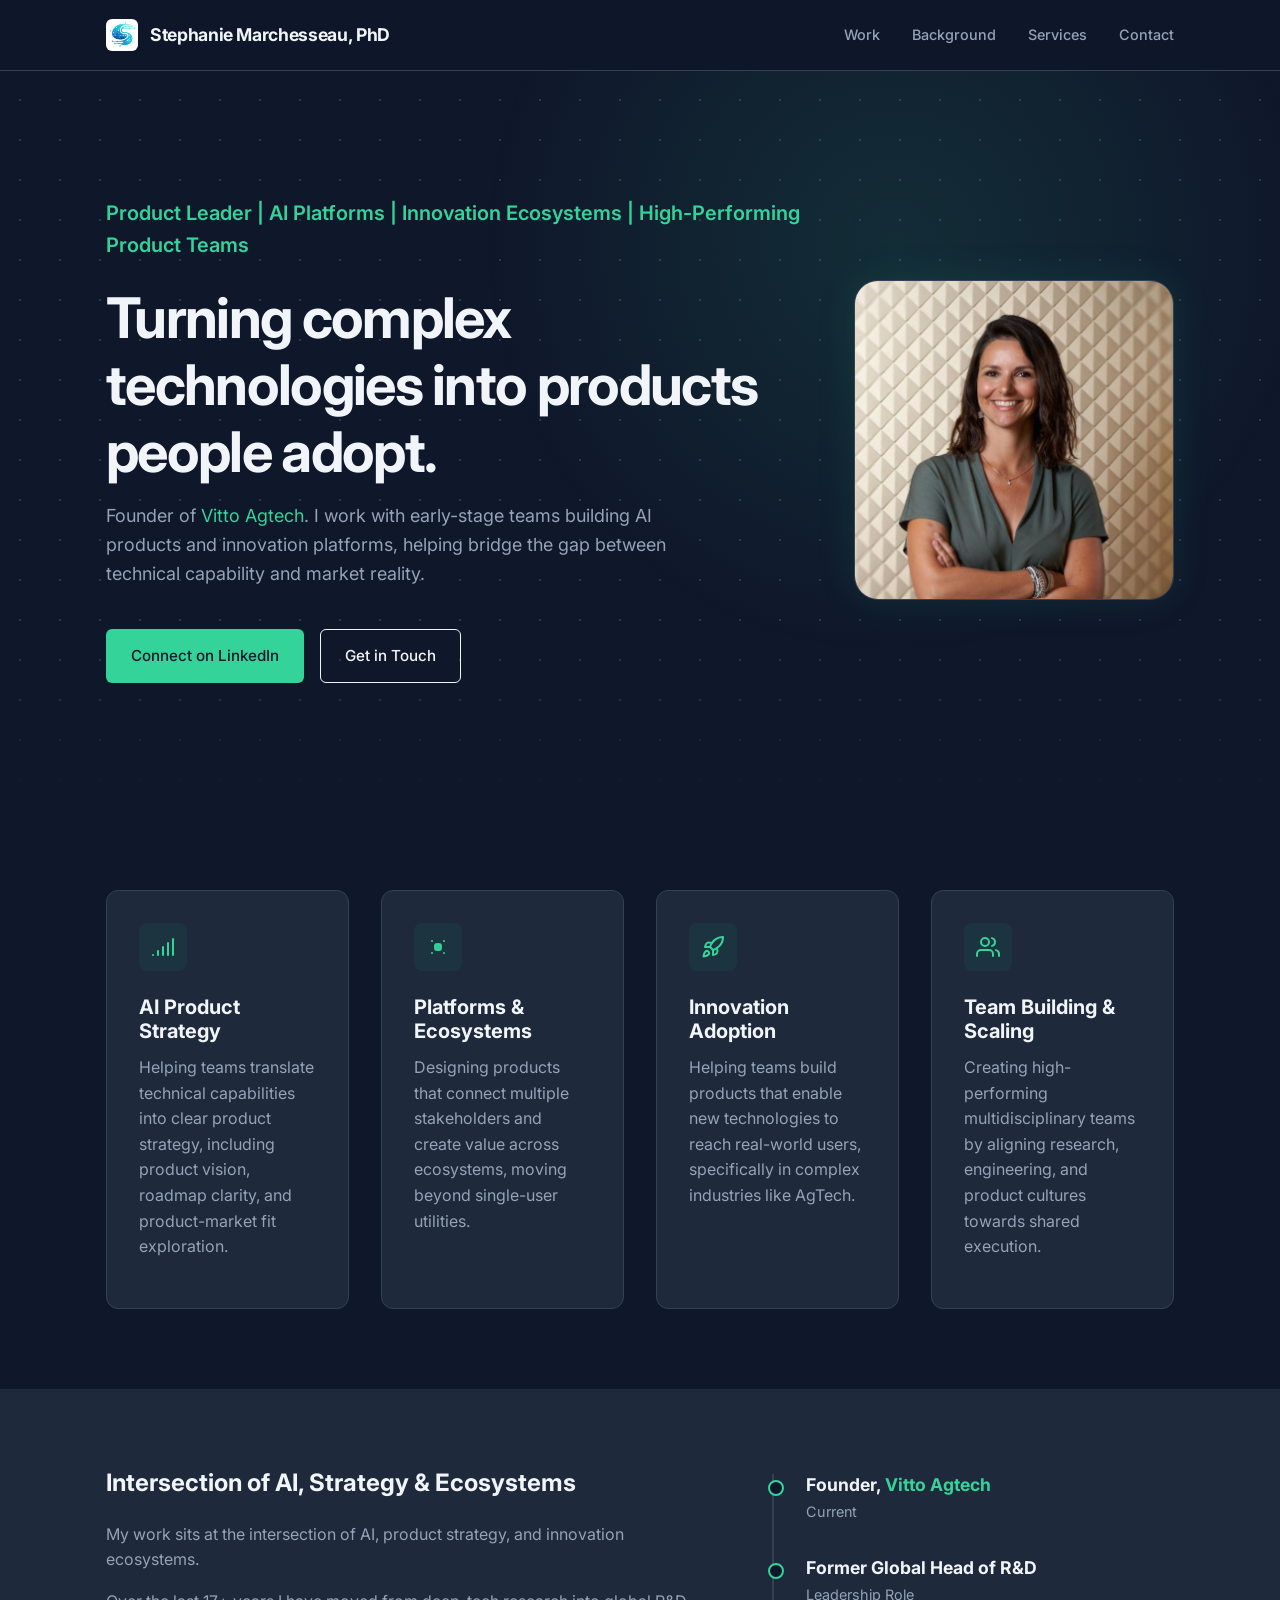
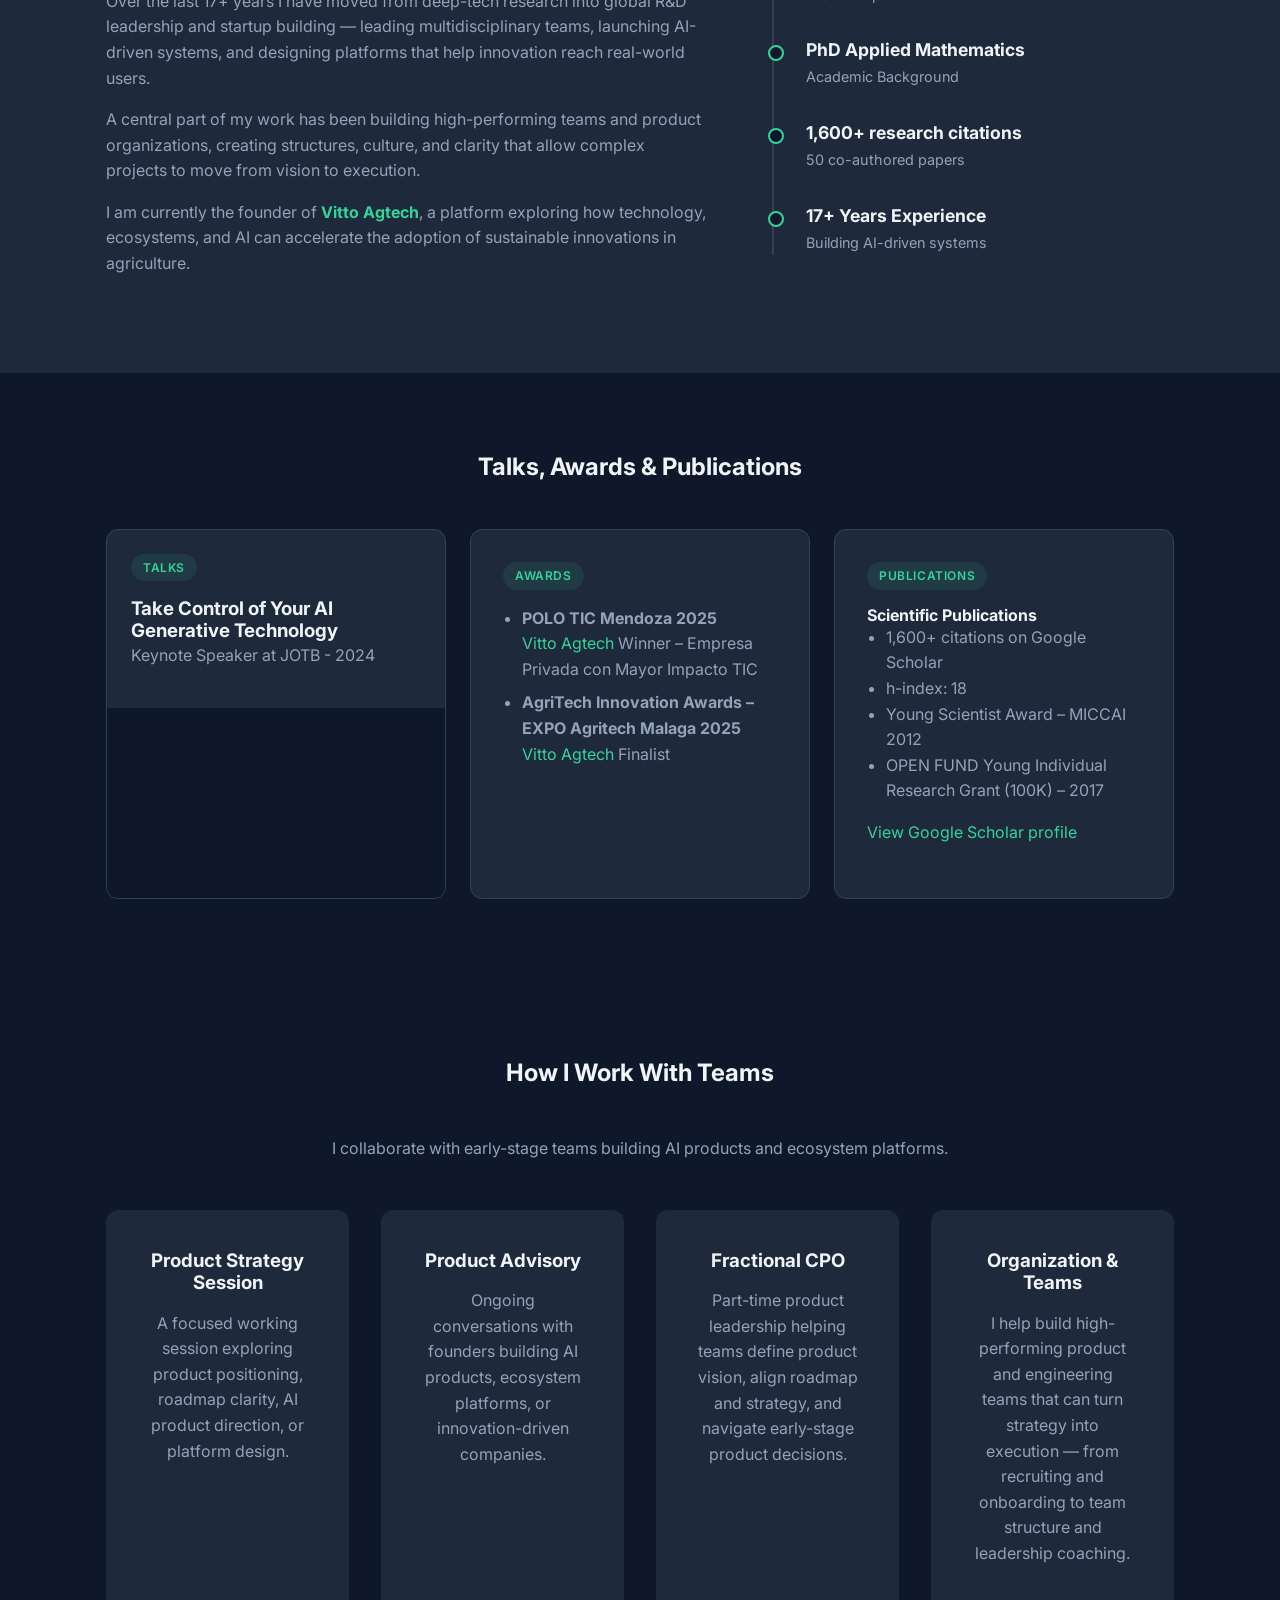
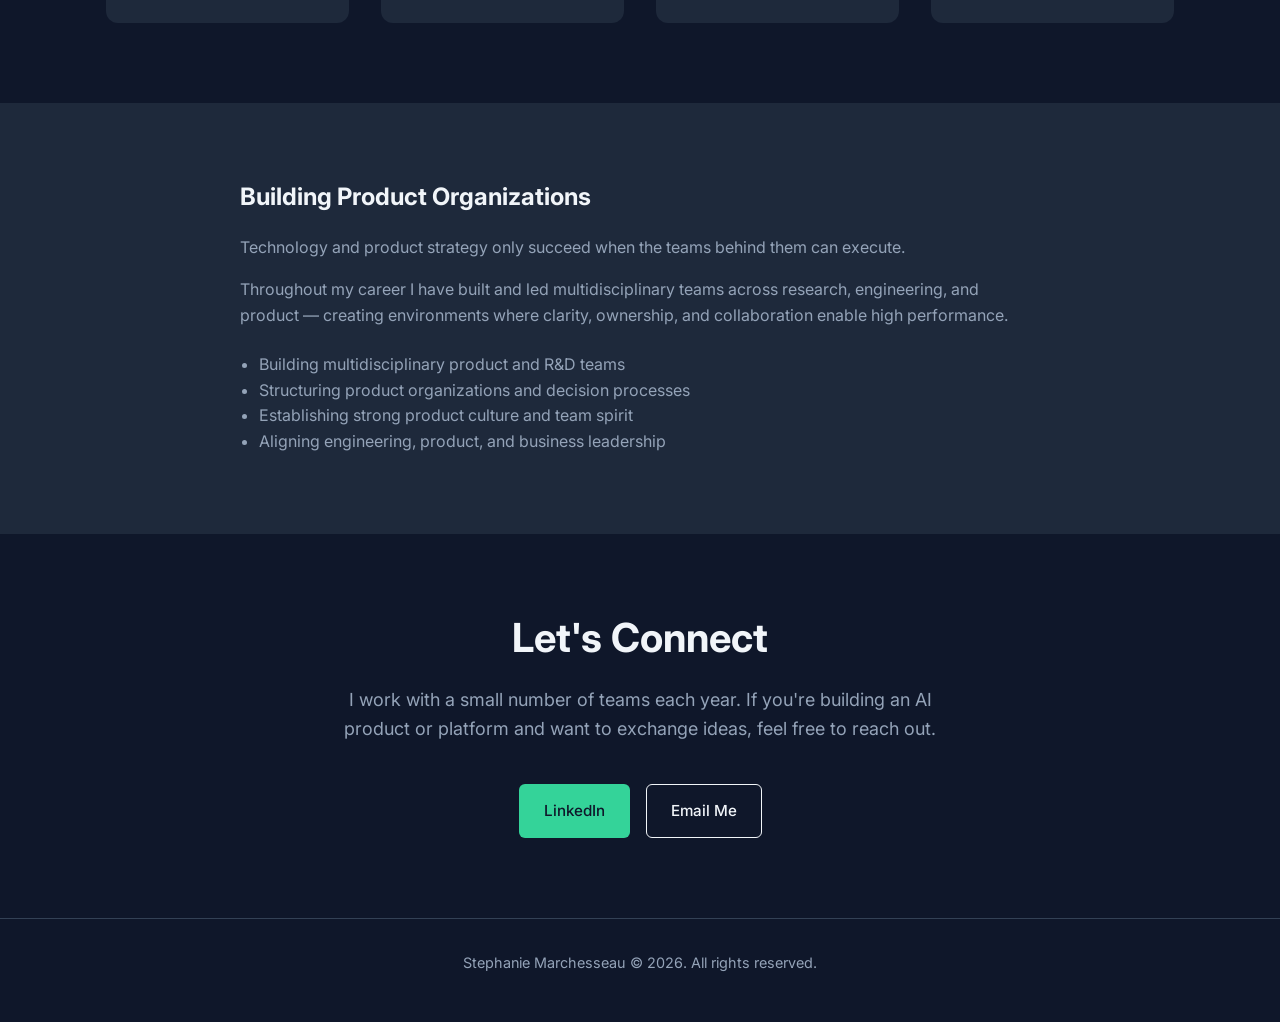
==== index.html @ 895461bd "GA" ====
<!DOCTYPE html>
<html lang="en">
<head>
<!-- Google tag (gtag.js) -->
<script async src="https://www.googletagmanager.com/gtag/js?id=G-QK358FMQ6Q"></script>
<script>
  window.dataLayer = window.dataLayer || [];
  function gtag(){dataLayer.push(arguments);}
  gtag('js', new Date());

  gtag('config', 'G-QK358FMQ6Q');
</script>
    <meta charset="UTF-8">
    <meta name="viewport" content="width=device-width, initial-scale=1.0">
    <title>Stephanie Marchesseau | Product Leader & Founder</title>
    <meta name="description" content="Product Leader, Founder of Vitto Agtech, and Advisor on AI Platforms and Innovation Ecosystems.">
    <meta name="author" content="Stephanie Marchesseau">
    <meta name="robots" content="index, follow">

    <!-- Open Graph / Facebook -->
    <meta property="og:type" content="website">
    <meta property="og:url" content="https://stephaniemarchesseau.com/">
    <meta property="og:title" content="Stephanie Marchesseau | Product Leader & Founder">
    <meta property="og:description" content="Product Leader, Founder of Vitto Agtech, and Advisor on AI Platforms and Innovation Ecosystems.">
    <meta property="og:image" content="https://stephaniemarchesseau/assets/img/image.png">

    <!-- Twitter -->
    <meta property="twitter:card" content="summary_large_image">
    <meta property="twitter:url" content="https://stephaniemarchesseau.com/">
    <meta property="twitter:title" content="Stephanie Marchesseau | Product Leader & Founder">
    <meta property="twitter:description" content="Product Leader, Founder of Vitto Agtech, and Advisor on AI Platforms and Innovation Ecosystems.">
    <meta property="twitter:image" content="https://stephaniemarchesseau/assets/img/image.png">

    <!-- Canonical Link -->
    <link rel="canonical" href="https://stephaniemarchesseau.com/">

    <!-- Favicon -->
    <link rel="icon" type="image/png" href="assets/img/favicon.png?v=2">
    <link rel="shortcut icon" href="assets/img/favicon.png?v=2">

    <!-- Schema.org Structured Data -->
    <script type="application/ld+json">
    {
      "@context": "https://schema.org",
      "@type": "Person",
      "name": "Stephanie Marchesseau",
      "jobTitle": "Product Leader & Founder",
      "url": "https://stephaniemarchesseau.com/",
      "image": "https://stephaniemarchesseau.com/assets/img/image.png",
      "sameAs": [
        "https://www.linkedin.com/in/stephanie-marchesseau-51862752/",
        "https://scholar.google.fr/citations?hl=en&user=n8tePfEAAAAJ"
      ],
      "worksFor": {
        "@type": "Organization",
        "name": "Vitto Agtech"
      }
    }
    </script>
    
    <!-- Google Fonts: Inter -->
    <link rel="preconnect" href="https://fonts.googleapis.com">
    <link rel="preconnect" href="https://fonts.gstatic.com" crossorigin>
    <link href="https://fonts.googleapis.com/css2?family=Inter:wght@300;400;500;600;700&display=swap" rel="stylesheet">

    <link rel="stylesheet" href="style.css">
</head>
<body>
<!-- Google Tag Manager (noscript) -->
<noscript><iframe src="https://www.googletagmanager.com/ns.html?id=GTM-5TTDVG75"
height="0" width="0" style="display:none;visibility:hidden"></iframe></noscript>
<!-- End Google Tag Manager (noscript) -->
    <!-- Navigation -->
    <nav>
        <div class="container nav-container">
            <div class="logo">
                <img src="assets/img/logo.png" alt="Logo">
                Stephanie Marchesseau, PhD
            </div>
            <div class="nav-links">
                <a href="#work">Work</a>
                <a href="#background">Background</a>
                <a href="#services">Services</a>
                <a href="#contact">Contact</a>
            </div>
        </div>
    </nav>

    <!-- Hero Section -->
    <header class="hero" id="hero">
        <div class="hero-bg"></div>
        <div class="container">
            <div class="hero-content fade-in-section">
                <span class="hero-subtitle">Product Leader | AI Platforms | Innovation Ecosystems | High-Performing Product Teams</span>
                <h1>Turning complex technologies into products people adopt.</h1>
                <p class="hero-intro">
                    Founder of <a href="https://vitto-tech.com/" target="_blank" style="color: var(--accent-color);">Vitto Agtech</a>. I work with early-stage teams building AI products and innovation platforms, helping bridge the gap between technical capability and market reality.
                </p>
                <div class="hero-actions">
                    <a href="https://www.linkedin.com/in/stephanie-marchesseau-51862752/" target="_blank" class="btn btn-primary">Connect on LinkedIn</a>
                    <a href="#contact" class="btn btn-outline">Get in Touch</a>
                </div>
            </div>
            <div class="hero-image-wrapper fade-in-section">
                <!-- Placeholder for Profile Picture -->
                <img src="/assets/img/image.png" alt="Stephanie Marchesseau" class="profile-img">
            </div>
        </div>
    </header>

    <!-- What I Work On -->
    <section id="work" class="section-padding">
        <div class="container">
            <div class="grid-4 fade-in-section">
                <!-- Card 1 -->
                <div class="feature-card">
                    <div class="icon-box">
                        <!-- SVG: Strategy -->
                        <svg xmlns="http://www.w3.org/2000/svg" width="24" height="24" viewBox="0 0 24 24" fill="none" stroke="currentColor" stroke-width="2" stroke-linecap="round" stroke-linejoin="round"><path d="M2 20h.01"/><path d="M7 20v-4"/><path d="M12 20v-8"/><path d="M17 20V8"/><path d="M22 4v16"/></svg>
                    </div>
                    <h3>AI Product Strategy</h3>
                    <p>Helping teams translate technical capabilities into clear product strategy, including product vision, roadmap clarity, and product-market fit exploration.</p>
                </div>

                <!-- Card 2 -->
                <div class="feature-card">
                    <div class="icon-box">
                        <!-- SVG: Network/Ecosystem -->
                        <svg xmlns="http://www.w3.org/2000/svg" width="24" height="24" viewBox="0 0 24 24" fill="none" stroke="currentColor" stroke-width="2" stroke-linecap="round" stroke-linejoin="round"><circle cx="12" cy="12" r="3"/><path d="M6 6h.01"/><path d="M6 18h.01"/><path d="M18 6h.01"/><path d="M18 18h.01"/><path d="M14.5 9.5 12 12l-2.5 2.5"/><path d="M14.5 14.5 12 12l-2.5-2.5"/></svg>
                    </div>
                    <h3>Platforms & Ecosystems</h3>
                    <p>Designing products that connect multiple stakeholders and create value across ecosystems, moving beyond single-user utilities.</p>
                </div>

                <!-- Card 3 -->
                <div class="feature-card">
                    <div class="icon-box">
                        <!-- SVG: Adoption/Rocket -->
                        <svg xmlns="http://www.w3.org/2000/svg" width="24" height="24" viewBox="0 0 24 24" fill="none" stroke="currentColor" stroke-width="2" stroke-linecap="round" stroke-linejoin="round"><path d="M4.5 16.5c-1.5 1.26-2 5-2 5s3.74-.5 5-2c.71-.84.7-2.13-.09-2.91a2.18 2.18 0 0 0-2.91-.09z"/><path d="m12 15-3-3a22 22 0 0 1 2-3.95A12.88 12.88 0 0 1 22 2c0 2.72-.78 7.5-6 11a22.35 22.35 0 0 1-4 2z"/><path d="M9 12H4s.55-3.03 2-4c1.62-1.08 5 0 5 0"/><path d="M12 15v5s3.03-.55 4-2c1.08-1.62 0-5 0-5"/></svg>
                    </div>
                    <h3>Innovation Adoption</h3>
                    <p>Helping teams build products that enable new technologies to reach real-world users, specifically in complex industries like AgTech.</p>
                </div>

                <!-- Card 4 -->
                <div class="feature-card">
                    <div class="icon-box">
                        <!-- SVG: Team Building -->
                        <svg xmlns="http://www.w3.org/2000/svg" width="24" height="24" viewBox="0 0 24 24" fill="none" stroke="currentColor" stroke-width="2" stroke-linecap="round" stroke-linejoin="round"><path d="M17 21v-2a4 4 0 0 0-4-4H5a4 4 0 0 0-4 4v2"></path><circle cx="9" cy="7" r="4"></circle><path d="M23 21v-2a4 4 0 0 0-3-3.87"></path><path d="M16 3.13a4 4 0 0 1 0 7.75"></path></svg>
                    </div>
                    <h3>Team Building & Scaling</h3>
                    <p>Creating high-performing multidisciplinary teams by aligning research, engineering, and product cultures towards shared execution.</p>
                </div>
            </div>
        </div>
    </section>

    <!-- Background Section -->
    <section id="background" class="section-padding bg-section">
        <div class="container">
            <div class="split-layout fade-in-section">
                <div class="bio-text">
                    <h2 style="margin-bottom: 1.5rem;">Intersection of AI, Strategy & Ecosystems</h2>
                    <p>My work sits at the intersection of AI, product strategy, and innovation ecosystems.</p>
                    <p>Over the last 17+ years I have moved from deep-tech research into global R&D leadership and startup building — 
leading multidisciplinary teams, launching AI-driven systems, and designing platforms that help innovation 
reach real-world users.</p>
<p>
A central part of my work has been building high-performing teams and product organizations,
creating structures, culture, and clarity that allow complex projects to move from vision to execution.
</p>
                    <p>I am currently the founder of <a href="https://vitto-tech.com/" target="_blank" style="color: var(--accent-color);"><strong>Vitto Agtech</strong></a>, a platform exploring how technology, ecosystems, and AI can accelerate the adoption of sustainable innovations in agriculture.</p>
                </div>
                <div class="bio-timeline">
                    <ul class="timeline-list">
                        <li class="timeline-item">
                            <h4>Founder, <a href="https://vitto-tech.com/" target="_blank" style="color: var(--accent-color);">Vitto Agtech</a></h4>
                            <span>Current</span>
                        </li>
                        <li class="timeline-item">
                            <h4>Former Global Head of R&D</h4>
                            <span>Leadership Role</span>
                        </li>
                        <li class="timeline-item">
                            <h4>PhD Applied Mathematics</h4>
                            <span>Academic Background</span>
                        </li>
                        <li class="timeline-item">
                            <h4>1,600+ research citations</h4>
                            <span>50 co-authored papers</span>
                        </li>
                        <li class="timeline-item">
                            <h4>17+ Years Experience</h4>
                            <span>Building AI-driven systems</span>
                        </li>
                    </ul>
                </div>
            </div>
        </div>
    </section>

    <!-- Talks, Awards & Publications -->
    <section id="recognition" class="section-padding">
        <div class="container">
            <h2 style="text-align: center; margin-bottom: 3rem;">Talks, Awards & Publications</h2>
            <div class="recognition-grid fade-in-section">
                <!-- Item 1 -->
                <div class="talk-card">
                    
                    <div class="talk-content">
                        <div class="recognition-header">
                            <span class="recognition-type">Talks</span>
                        </div>
                        <h3>Take Control of Your AI Generative Technology</h3>
                        <p>Keynote Speaker at JOTB - 2024</p>
                    </div>
                   <div class="talk-thumbnail">
                        <iframe src="https://www.youtube.com/embed/OI6Zb7PWCFo" title="Take control of your generative AI technology to boost your productivity -Stéphanie Marchesseau" allow="accelerometer; autoplay; clipboard-write; encrypted-media; gyroscope; picture-in-picture; web-share" referrerpolicy="strict-origin-when-cross-origin" allowfullscreen></iframe>
                    </div>
                    
                </div>

                <!-- Item 2 -->
                <div class="recognition-card">
                    <div class="recognition-header">
                        <span class="recognition-type">Awards</span>
                    </div>
                    <ul style="padding-left: 1.2rem; margin-bottom: 1rem; color: var(--text-muted);">
                        <li style="margin-bottom: 0.5rem;">
                            <strong>POLO TIC Mendoza 2025</strong><br>
                            <a href="https://vitto-tech.com/" target="_blank" style="color: var(--accent-color);">Vitto Agtech</a>
                            Winner – Empresa Privada con Mayor Impacto TIC
                        </li>

                        <li>
                            <strong>AgriTech Innovation Awards – EXPO Agritech Malaga 2025</strong><br>
                            <a href="https://vitto-tech.com/" target="_blank" style="color: var(--accent-color);">Vitto Agtech</a> Finalist
                        </li>
                    </ul>
                </div>

                <!-- Item 3 -->
                <a href="https://scholar.google.fr/citations?hl=en&user=n8tePfEAAAAJ&view_op=list_works&sortby=pubdate" class="recognition-card" target="_blank">
                    <div class="recognition-header">
                        <span class="recognition-type">Publications</span>
                    </div>
                    <h4>Scientific Publications</h4>
                    <ul style="padding-left: 1.2rem; margin-bottom: 1rem; color: var(--text-muted);">
                        <li>1,600+ citations on Google Scholar</li>
                        <li>h-index: 18</li>
                        <li>Young Scientist Award – MICCAI 2012</li>
                        <li>OPEN FUND Young Individual Research Grant (100K) – 2017</li>
                    </ul>
                    <p style="color: var(--accent-color);">View Google Scholar profile</p>
                </a>
            </div>
        </div>
    </section>

    <!-- How I Work With Teams -->
    <section id="services" class="section-padding">
        <div class="container">
            <h2 style="text-align: center; margin-bottom: 3rem;">How I Work With Teams</h2>
            <p class="positioning" style="text-align: center; max-width: 700px; margin: 0 auto 3rem;">
                I collaborate with early-stage teams building AI products and ecosystem platforms.
            </p>
            <div class="grid-4 fade-in-section">
                <div class="service-card">
                    <h3>Product Strategy Session</h3>
<p>
A focused working session exploring product positioning, roadmap clarity,
AI product direction, or platform design.
</p>
                </div>
                <div class="service-card">
                    <h3>Product Advisory</h3>
<p>
Ongoing conversations with founders building AI products, ecosystem platforms,
or innovation-driven companies.
</p>                </div>
                <div class="service-card">
                    <h3>Fractional CPO</h3>
<p>
Part-time product leadership helping teams define product vision,
align roadmap and strategy, and navigate early-stage product decisions.
</p>                </div>

                <div class="service-card">

<h3>Organization & Teams</h3>

<p>
I help build high-performing product and engineering teams that can turn strategy into execution — from recruiting and onboarding to team structure and leadership coaching.    </p>

  </div>
            </div>
        </div>
    </section>

    <section id="leadership" class="section-padding bg-section">
        <div class="container">
            <div class="fade-in-section" style="max-width: 800px; margin: 0 auto;">
                <h2 style="margin-bottom: 1.5rem;">Building Product Organizations</h2>
                
                <p>Technology and product strategy only succeed when the teams behind them can execute.</p>
                
                <p>Throughout my career I have built and led multidisciplinary teams across research, engineering, and product — creating environments where clarity, ownership, and collaboration enable high performance.</p>
                
                <ul style="padding-left: 1.2rem; margin-top: 1.5rem; color: var(--text-muted);">
                    <li>Building multidisciplinary product and R&D teams</li>
                    <li>Structuring product organizations and decision processes</li>
                    <li>Establishing strong product culture and team spirit</li>
                    <li>Aligning engineering, product, and business leadership</li>
                </ul>
            </div>
        </div>
    </section>

    <!-- Contact Section -->
    <section id="contact" class="section-padding">
        <div class="container">
            <div class="contact-section fade-in-section">
                <h2>Let's Connect</h2>
                <p>I work with a small number of teams each year. If you're building an AI product or platform and want to exchange ideas, feel free to reach out.</p>
                <div class="hero-actions" style="justify-content: center;">
                    <a href="https://www.linkedin.com/in/stephanie-marchesseau-51862752/" class="btn btn-primary">LinkedIn</a>
                    <a href="mailto:marchesseau.stephanie@gmail.com" class="btn btn-outline">Email Me</a>
                </div>
            </div>
        </div>
    </section>

    <!-- Footer -->
    <footer>
        <div class="container">
            <p>Stephanie Marchesseau &copy; <span id="year"></span>. All rights reserved.</p>
        </div>
    </footer>

    <!-- Scripts -->
    <script>
        // Dynamic Year
        document.getElementById('year').textContent = new Date().getFullYear();

        // Intersection Observer for Fade-in Animation
        const observerOptions = {
            root: null,
            rootMargin: '0px',
            threshold: 0.1
        };

        const observer = new IntersectionObserver((entries, observer) => {
            entries.forEach(entry => {
                if (entry.isIntersecting) {
                    entry.target.classList.add('is-visible');
                    observer.unobserve(entry.target); // Only animate once
                }
            });
        }, observerOptions);

        document.querySelectorAll('.fade-in-section').forEach(section => {
            observer.observe(section);
        });
    </script>
</body>
</html>
---- style.css ----
/* --- CSS VARIABLES & RESET --- */
:root {
    --bg-color: #0f172a; /* Dark Slate */
    --bg-secondary: #1e293b; /* Lighter Slate */
    --text-main: #f1f5f9; /* Off-white */
    --text-muted: #94a3b8; /* Slate 400 */
    --accent-color: #34d399; /* Emerald 400 */
    --accent-hover: #10b981;
    --border-color: #334155;
    --max-width: 1100px;
    --transition: all 0.3s ease;
}

* {
    box-sizing: border-box;
    margin: 0;
    padding: 0;
}

html {
    scroll-behavior: smooth;
    font-size: 16px;
}

body {
    font-family: 'Inter', sans-serif;
    background-color: var(--bg-color);
    color: var(--text-main);
    line-height: 1.6;
    -webkit-font-smoothing: antialiased;
}

/* --- UTILITIES --- */
.container {
    width: 90%;
    max-width: var(--max-width);
    margin: 0 auto;
    padding: 0 1rem;
}

h1, h2, h3, h4 {
    color: var(--text-main);
    font-weight: 700;
    line-height: 1.2;
}

p {
    color: var(--text-muted);
    margin-bottom: 1rem;
}

a {
    text-decoration: none;
    color: inherit;
    transition: var(--transition);
}

.section-padding {
    padding: 5rem 0;
}

/* --- BUTTONS --- */
.btn {
    display: inline-block;
    padding: 0.875rem 1.5rem;
    border-radius: 6px;
    font-weight: 500;
    font-size: 0.95rem;
    cursor: pointer;
    transition: var(--transition);
    border: 1px solid transparent;
}

.btn-primary {
    background-color: var(--accent-color);
    color: var(--bg-color);
}

.btn-primary:hover {
    background-color: var(--accent-hover);
    transform: translateY(-2px);
}

.btn-outline {
    background-color: transparent;
    border-color: var(--text-main);
    color: var(--text-main);
}

.btn-outline:hover {
    border-color: var(--accent-color);
    color: var(--accent-color);
    background-color: rgba(5, 150, 105, 0.05);
}

/* --- NAVIGATION --- */
nav {
    position: fixed;
    top: 0;
    width: 100%;
    background: rgba(15, 23, 42, 0.9);
    backdrop-filter: blur(10px);
    z-index: 1000;
    border-bottom: 1px solid var(--border-color);
}

.nav-container {
    display: flex;
    justify-content: space-between;
    align-items: center;
    height: 70px;
}

.logo {
    display: flex;
    align-items: center;
    gap: 0.75rem;
    font-weight: 700;
    font-size: 1.1rem;
    letter-spacing: -0.02em;
    color: var(--text-main);
}

.logo img {
    height: 32px;
    width: auto;
    border-radius: 6px;
}

.nav-links {
    display: flex;
    gap: 2rem;
}

.nav-links a {
    font-size: 0.9rem;
    font-weight: 500;
    color: var(--text-muted);
}

.nav-links a:hover {
    color: var(--accent-color);
}

/* --- HERO SECTION --- */
.hero {
    min-height: 90vh;
    display: flex;
    align-items: center;
    position: relative;
    overflow: hidden;
    padding-top: 70px; /* Offset for fixed nav */
}

.hero .container {
    display: flex;
    align-items: center;
    justify-content: space-between;
    gap: 3rem;
}

/* Subtle Network Background Pattern */
.hero-bg {
    position: absolute;
    top: 0;
    left: 0;
    width: 100%;
    height: 100%;
    z-index: -1;
    background-image: 
        radial-gradient(circle at 70% 30%, rgba(52, 211, 153, 0.15) 0%, transparent 40%),
        radial-gradient(var(--border-color) 1px, transparent 1px);
    background-size: 100% 100%, 40px 40px;
    opacity: 0.8;
    mask-image: linear-gradient(to bottom, black 80%, transparent 100%);
    -webkit-mask-image: linear-gradient(to bottom, black 80%, transparent 100%);
}

.hero-content {
    max-width: 700px;
}

.hero h1 {
    font-size: 3.5rem;
    letter-spacing: -0.03em;
    margin-bottom: 1rem;
}

.hero-subtitle {
    font-size: 1.25rem;
    color: var(--accent-color);
    font-weight: 600;
    margin-bottom: 1.5rem;
    display: block;
}

.hero-intro {
    font-size: 1.125rem;
    margin-bottom: 2.5rem;
    max-width: 600px;
}

.hero-actions {
    display: flex;
    gap: 1rem;
}

.hero-image-wrapper {
    flex: 1;
    display: flex;
    justify-content: center;
    position: relative;
}

.profile-img {
    width: 100%;
    max-width: 380px;
    border-radius: 24px;
    border: 1px solid var(--border-color);
    box-shadow: 0 0 40px rgba(52, 211, 153, 0.1);
}

/* --- GRID LAYOUTS --- */
.grid-3 {
    display: grid;
    grid-template-columns: repeat(auto-fit, minmax(300px, 1fr));
    gap: 2.5rem;
}

.grid-4 {
    display: grid;
    grid-template-columns: repeat(auto-fit, minmax(220px, 1fr));
    gap: 2rem;
}

/* --- WHAT I WORK ON --- */
.feature-card {
    padding: 2rem;
    background: var(--bg-secondary);
    border: 1px solid var(--border-color);
    border-radius: 12px;
    transition: var(--transition);
}

.feature-card:hover {
    border-color: var(--accent-color);
    box-shadow: 0 10px 30px -10px rgba(0, 0, 0, 0.05);
}

.icon-box {
    width: 48px;
    height: 48px;
    background: rgba(5, 150, 105, 0.1);
    border-radius: 8px;
    display: flex;
    align-items: center;
    justify-content: center;
    margin-bottom: 1.5rem;
    color: var(--accent-color);
}

.feature-card h3 {
    margin-bottom: 0.75rem;
    font-size: 1.25rem;
}

/* --- BACKGROUND SECTION --- */
.bg-section {
    background-color: var(--bg-secondary);
}

.split-layout {
    display: grid;
    grid-template-columns: 1.5fr 1fr;
    gap: 4rem;
    align-items: center;
}

.timeline-list {
    list-style: none;
    border-left: 2px solid var(--border-color);
    padding-left: 2rem;
}

.timeline-item {
    position: relative;
    margin-bottom: 2rem;
}

.timeline-item::before {
    content: '';
    position: absolute;
    left: -2.4rem; /* Adjust based on border width and padding */
    top: 6px;
    width: 12px;
    height: 12px;
    background: var(--bg-color);
    border: 2px solid var(--accent-color);
    border-radius: 50%;
}

.timeline-item h4 {
    font-size: 1.1rem;
    margin-bottom: 0.25rem;
}

.timeline-item span {
    font-size: 0.9rem;
    color: var(--text-muted);
}

/* --- HOW I WORK (CARDS) --- */
.service-card {
    background: var(--bg-secondary);
    padding: 2.5rem;
    border-radius: 12px;
    text-align: center;
    transition: var(--transition);
}

.service-card:hover {
    transform: translateY(-5px);
    background: #334155;
    box-shadow: 0 20px 25px -5px rgba(0, 0, 0, 0.1), 0 10px 10px -5px rgba(0, 0, 0, 0.04);
}

.service-card h3 {
    margin-bottom: 1rem;
    color: var(--text-main);
}

/* --- CONTACT --- */
.contact-section {
    text-align: center;
    max-width: 600px;
    margin: 0 auto;
}

.contact-section h2 {
    font-size: 2.5rem;
    margin-bottom: 1.5rem;
}

.contact-section p {
    font-size: 1.125rem;
    margin-bottom: 2.5rem;
}

/* --- FOOTER --- */
footer {
    padding: 2rem 0;
    border-top: 1px solid var(--border-color);
    text-align: center;
    color: var(--text-muted);
    font-size: 0.9rem;
}

/* --- RECOGNITION SECTION --- */
.recognition-grid {
    display: grid;
    grid-template-columns: repeat(auto-fit, minmax(300px, 1fr));
    gap: 1.5rem;
}

.recognition-card {
    background: var(--bg-secondary);
    padding: 2rem;
    border-radius: 12px;
    border: 1px solid var(--border-color);
    transition: var(--transition);
    display: flex;
    flex-direction: column;
}

.recognition-card:hover {
    border-color: var(--accent-color);
    transform: translateY(-3px);
}

.recognition-header {
    display: flex;
    justify-content: space-between;
    align-items: center;
    margin-bottom: 1rem;
}

.recognition-type {
    font-size: 0.75rem;
    text-transform: uppercase;
    letter-spacing: 0.05em;
    color: var(--accent-color);
    background: rgba(52, 211, 153, 0.1);
    padding: 0.25rem 0.75rem;
    border-radius: 999px;
    font-weight: 600;
}

.recognition-year {
    font-size: 0.9rem;
    color: var(--text-muted);
    font-family: monospace;
}

/* --- TALKS SECTION --- */
.talk-card {
    display: block;
    background: var(--bg-secondary);
    border: 1px solid var(--border-color);
    border-radius: 12px;
    overflow: hidden;
    transition: var(--transition);
    height: 100%;
}

.talk-card:hover {
    transform: translateY(-5px);
    border-color: var(--accent-color);
    box-shadow: 0 10px 30px -10px rgba(0, 0, 0, 0.2);
}

.talk-thumbnail {
    position: relative;
    padding-top: 56.25%; /* 16:9 aspect ratio */
    background-color: var(--bg-color);
    overflow: hidden;
}

.talk-thumbnail img {
    position: absolute;
    top: 0;
    left: 0;
    width: 100%;
    height: 100%;
    object-fit: cover;
    transition: transform 0.5s ease;
}

.talk-thumbnail iframe {
    position: absolute;
    top: 0;
    left: 0;
    width: 100%;
    height: 100%;
    border: 0;
}

.talk-card:hover .talk-thumbnail img {
    transform: scale(1.05);
}

.talk-content {
    padding: 1.5rem;
}

/* --- ANIMATIONS --- */
.fade-in-section {
    opacity: 0;
    transform: translateY(20px);
    transition: opacity 0.8s ease-out, transform 0.8s ease-out;
    will-change: opacity, visibility;
}

.fade-in-section.is-visible {
    opacity: 1;
    transform: none;
}

/* --- RESPONSIVE --- */
@media (max-width: 768px) {
    .hero h1 {
        font-size: 2.5rem;
    }
    
    .split-layout {
        grid-template-columns: 1fr;
        gap: 2rem;
    }

    .nav-links {
        display: none; /* Simple hide for mobile MVP */
    }
    
    .hero-actions {
        flex-direction: column;
    }

    .hero .container {
        flex-direction: column-reverse;
        text-align: center;
    }
    
    .btn {
        width: 100%;
        text-align: center;
    }
}
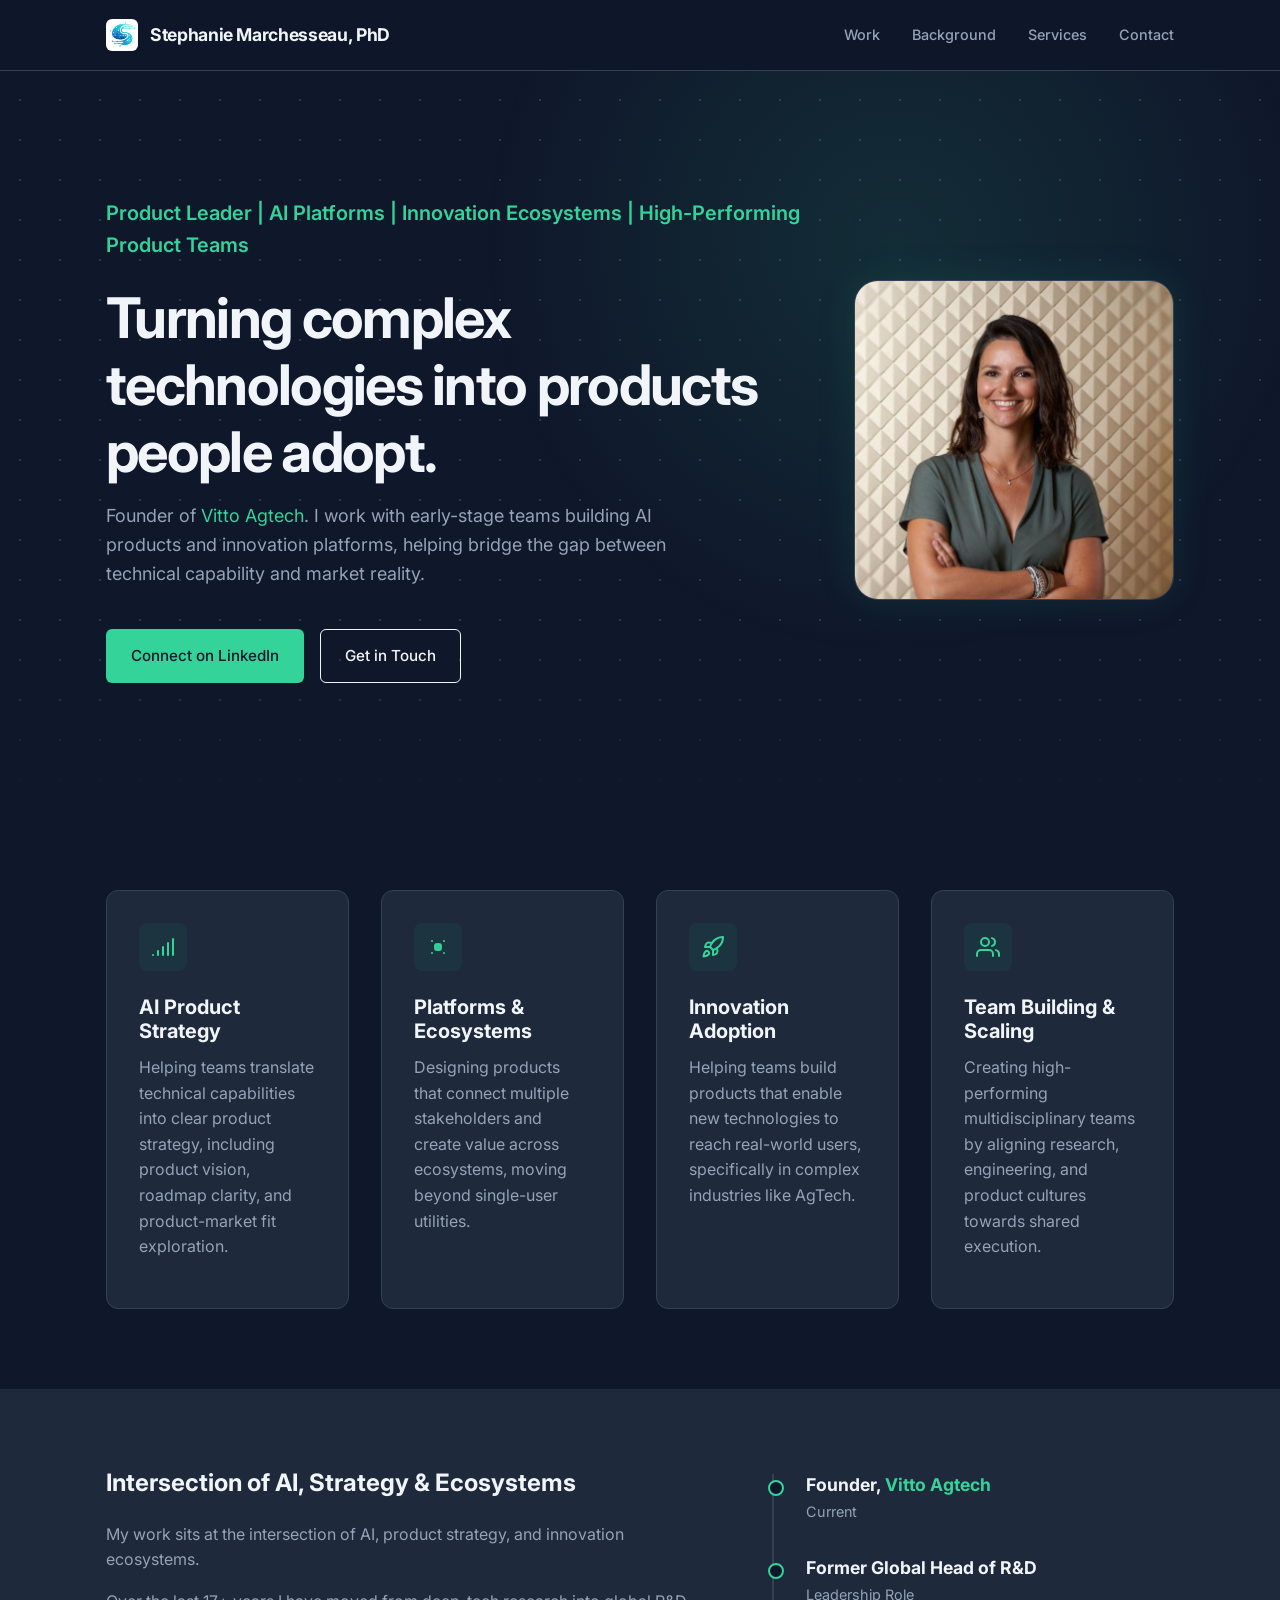
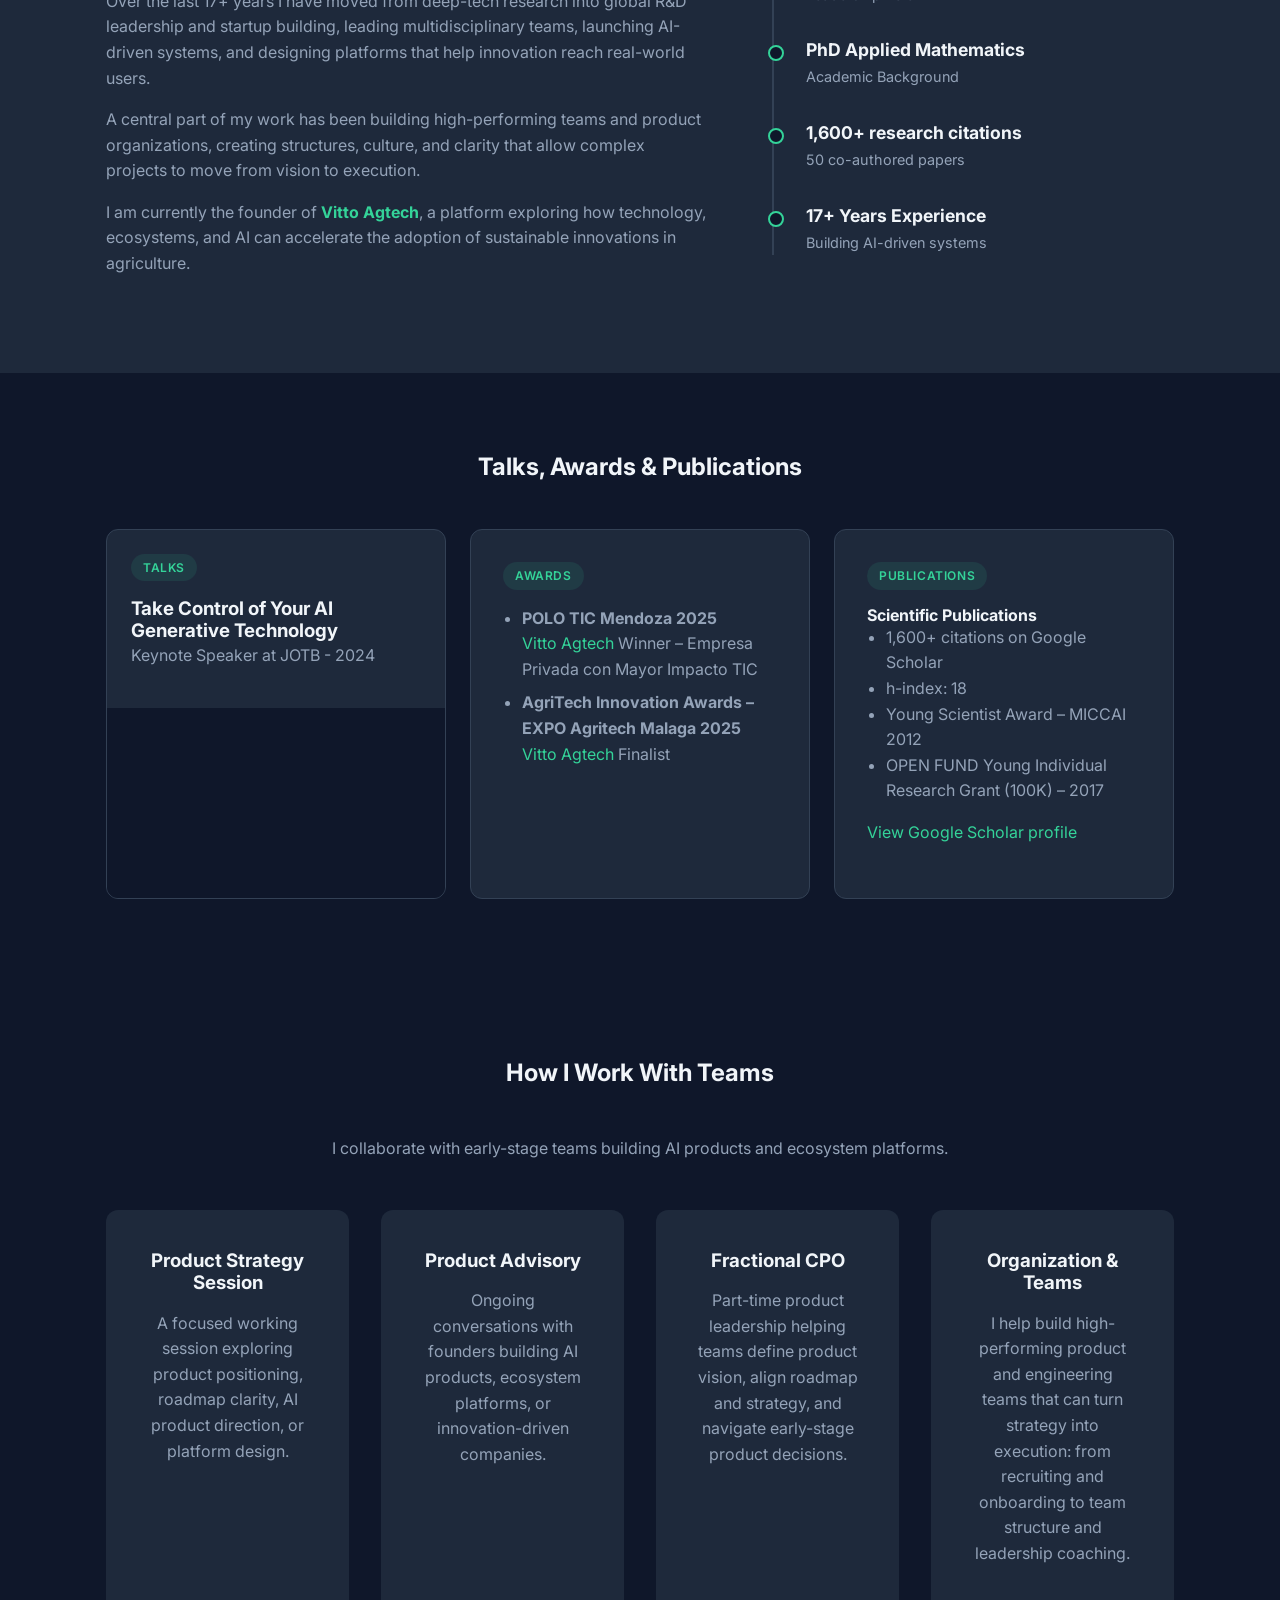
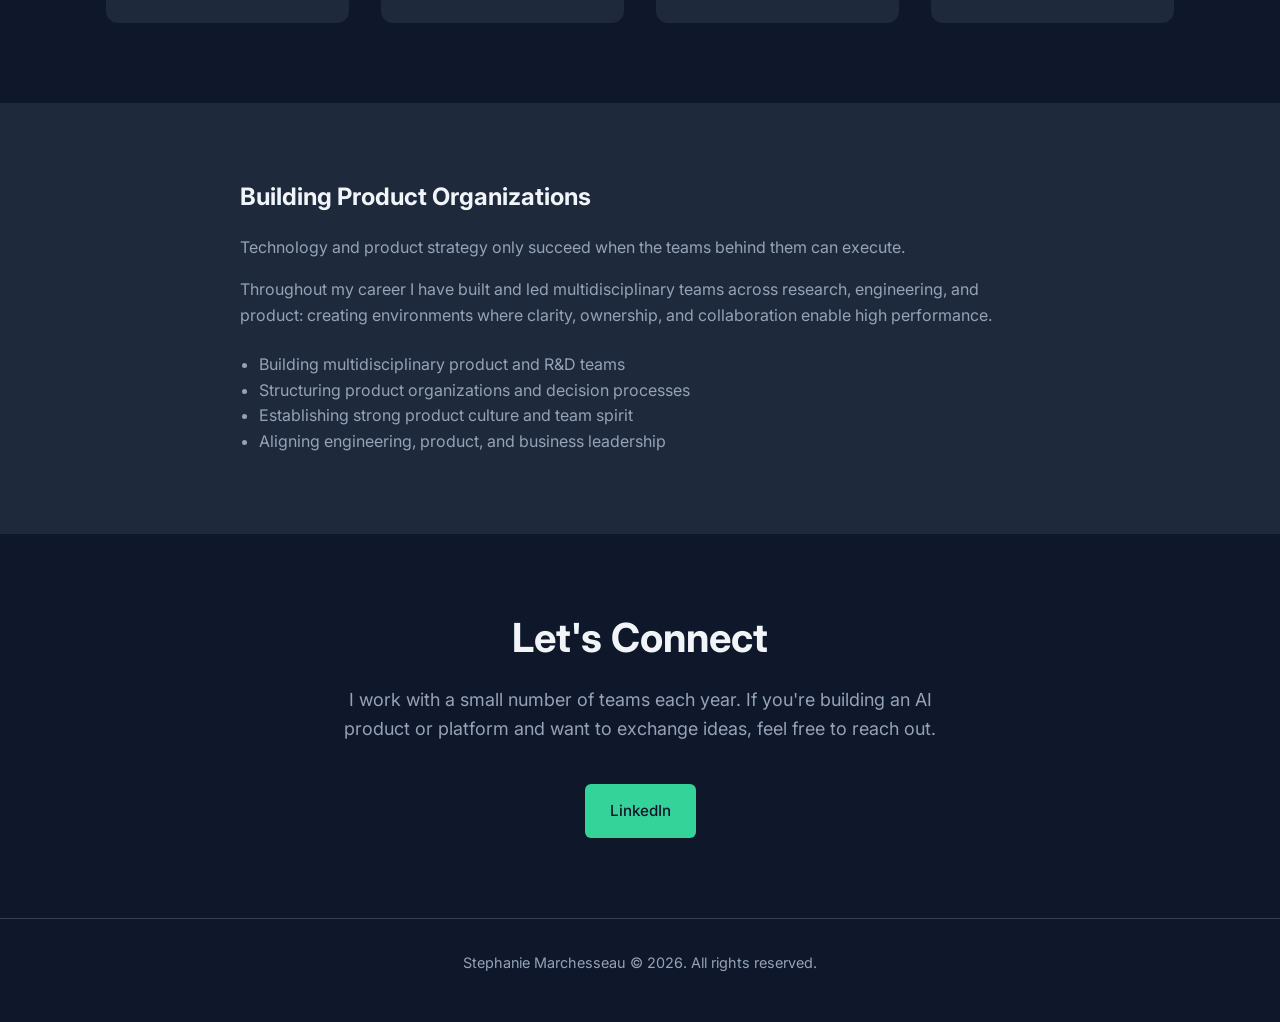
==== commit 2aa039b3: "remove email" ====
--- a/index.html
+++ b/index.html
@@ -162,7 +162,7 @@
                 <div class="bio-text">
                     <h2 style="margin-bottom: 1.5rem;">Intersection of AI, Strategy & Ecosystems</h2>
                     <p>My work sits at the intersection of AI, product strategy, and innovation ecosystems.</p>
-                    <p>Over the last 17+ years I have moved from deep-tech research into global R&D leadership and startup building — 
+                    <p>Over the last 17+ years I have moved from deep-tech research into global R&D leadership and startup building, 
 leading multidisciplinary teams, launching AI-driven systems, and designing platforms that help innovation 
 reach real-world users.</p>
 <p>
@@ -290,7 +290,7 @@
 <h3>Organization & Teams</h3>
 
 <p>
-I help build high-performing product and engineering teams that can turn strategy into execution — from recruiting and onboarding to team structure and leadership coaching.    </p>
+I help build high-performing product and engineering teams that can turn strategy into execution: from recruiting and onboarding to team structure and leadership coaching.    </p>
 
   </div>
             </div>
@@ -304,7 +304,7 @@
                 
                 <p>Technology and product strategy only succeed when the teams behind them can execute.</p>
                 
-                <p>Throughout my career I have built and led multidisciplinary teams across research, engineering, and product — creating environments where clarity, ownership, and collaboration enable high performance.</p>
+                <p>Throughout my career I have built and led multidisciplinary teams across research, engineering, and product: creating environments where clarity, ownership, and collaboration enable high performance.</p>
                 
                 <ul style="padding-left: 1.2rem; margin-top: 1.5rem; color: var(--text-muted);">
                     <li>Building multidisciplinary product and R&D teams</li>
@@ -324,7 +324,6 @@
                 <p>I work with a small number of teams each year. If you're building an AI product or platform and want to exchange ideas, feel free to reach out.</p>
                 <div class="hero-actions" style="justify-content: center;">
                     <a href="https://www.linkedin.com/in/stephanie-marchesseau-51862752/" class="btn btn-primary">LinkedIn</a>
-                    <a href="mailto:marchesseau.stephanie@gmail.com" class="btn btn-outline">Email Me</a>
                 </div>
             </div>
         </div>
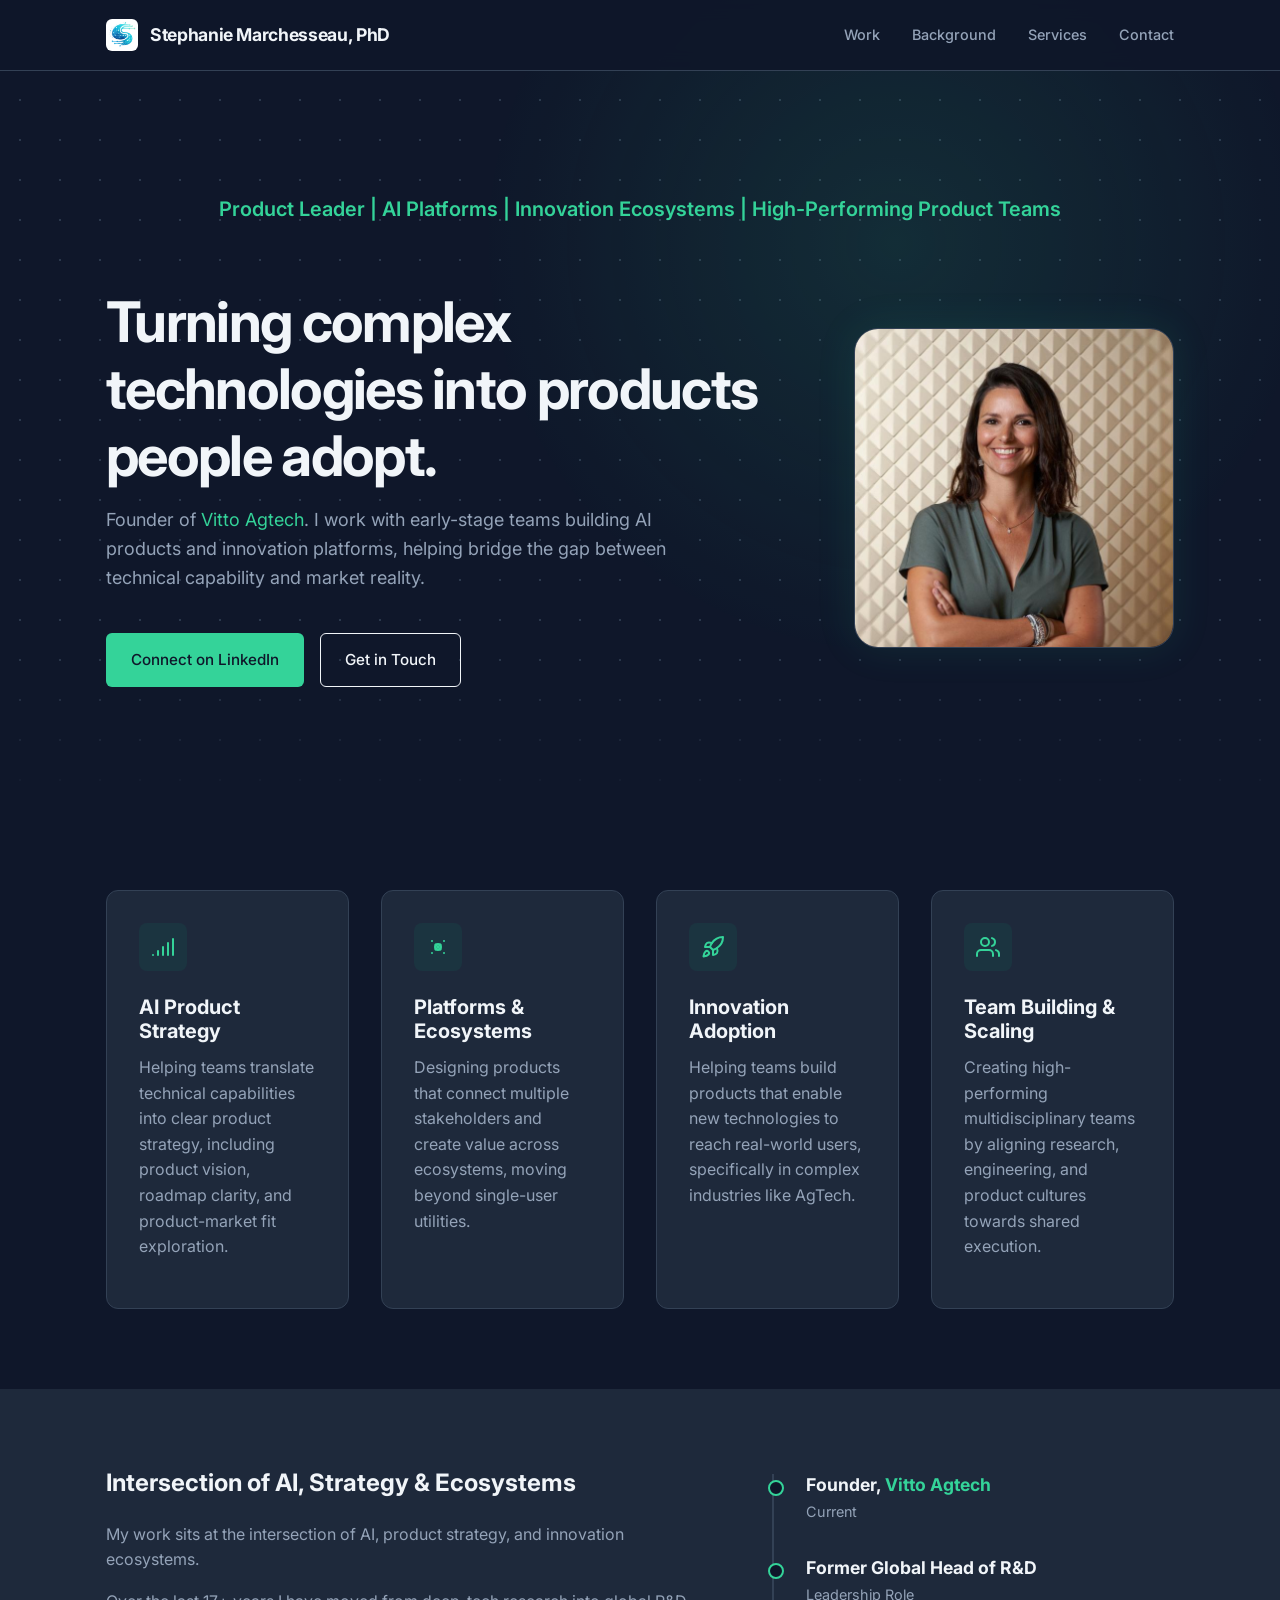
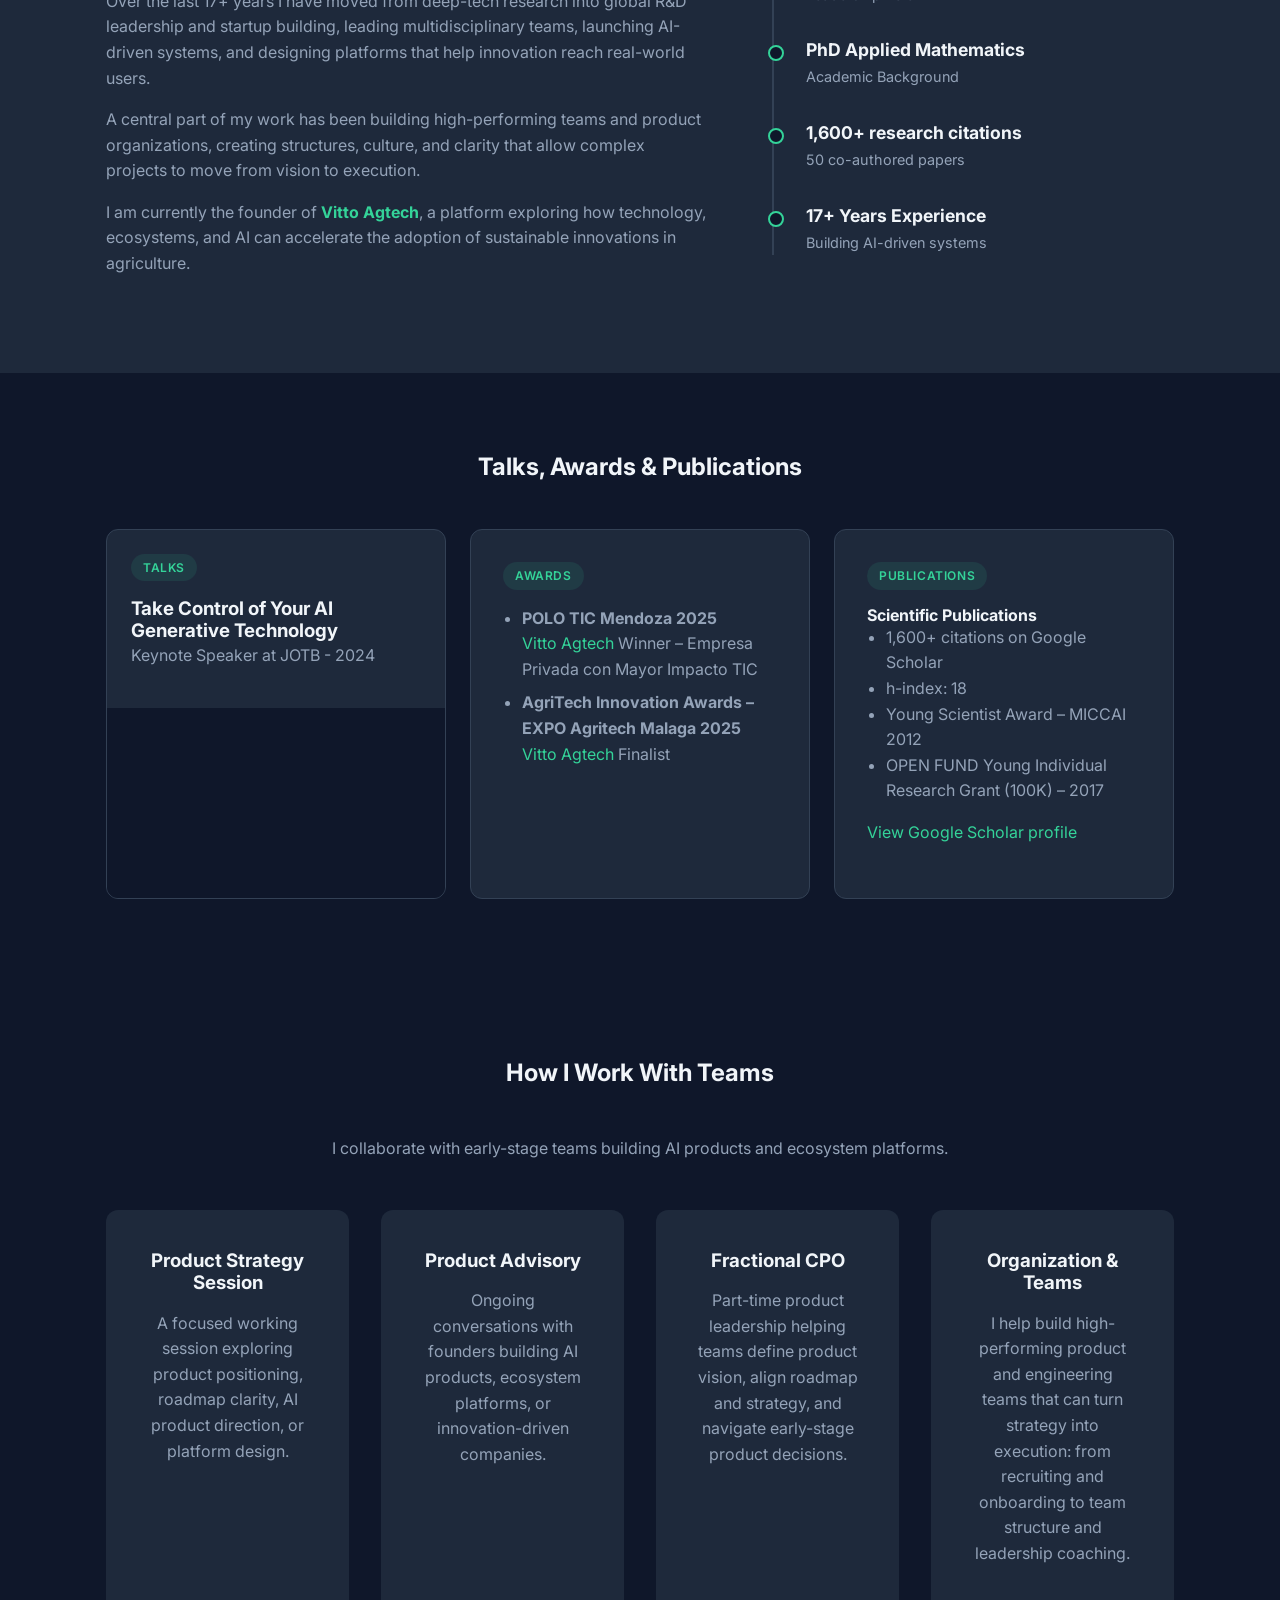
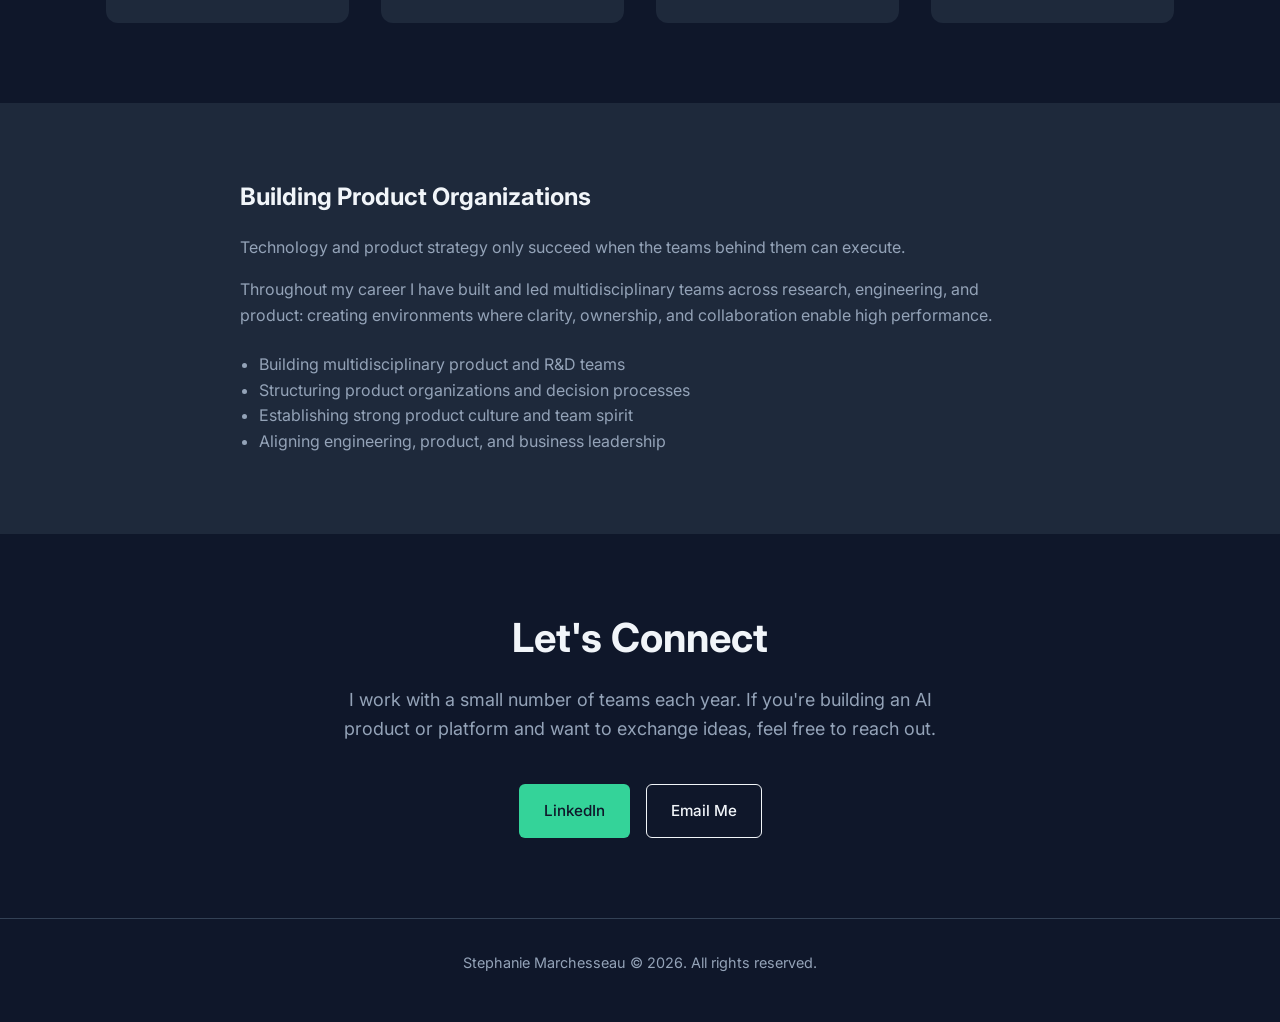
==== commit f9f75ea8: "fix header" ====
--- a/index.html
+++ b/index.html
@@ -89,9 +89,9 @@
     <!-- Hero Section -->
     <header class="hero" id="hero">
         <div class="hero-bg"></div>
-        <div class="container">
+        <div class="container" style="flex-wrap: wrap;">
+            <div class="hero-subtitle fade-in-section" style="width: 100%; text-align: center; margin-bottom: 1rem;">Product Leader | AI Platforms | Innovation Ecosystems | High-Performing Product Teams</div>
             <div class="hero-content fade-in-section">
-                <span class="hero-subtitle">Product Leader | AI Platforms | Innovation Ecosystems | High-Performing Product Teams</span>
                 <h1>Turning complex technologies into products people adopt.</h1>
                 <p class="hero-intro">
                     Founder of <a href="https://vitto-tech.com/" target="_blank" style="color: var(--accent-color);">Vitto Agtech</a>. I work with early-stage teams building AI products and innovation platforms, helping bridge the gap between technical capability and market reality.
@@ -324,6 +324,7 @@
                 <p>I work with a small number of teams each year. If you're building an AI product or platform and want to exchange ideas, feel free to reach out.</p>
                 <div class="hero-actions" style="justify-content: center;">
                     <a href="https://www.linkedin.com/in/stephanie-marchesseau-51862752/" class="btn btn-primary">LinkedIn</a>
+                    <a href="mailto:marchesseau.stephanie@gmail.com" class="btn btn-outline">Email Me</a>
                 </div>
             </div>
         </div>
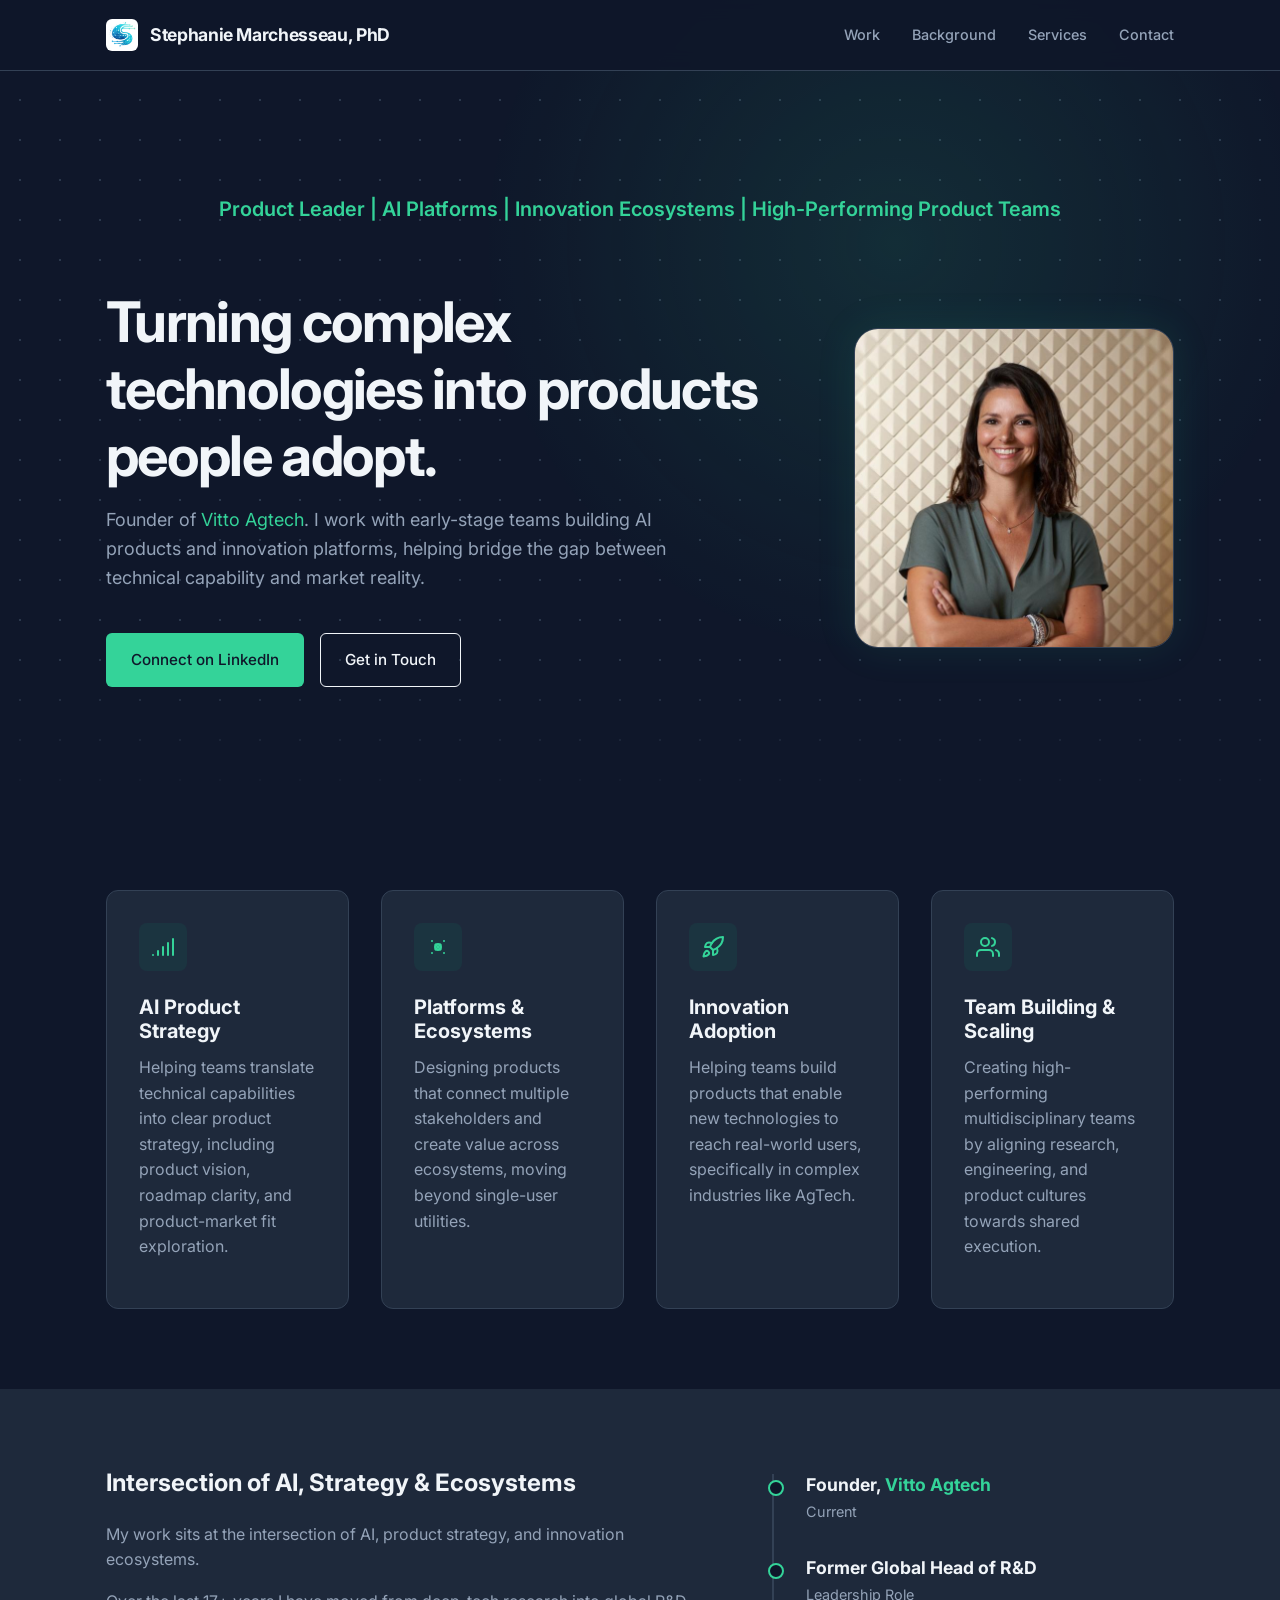
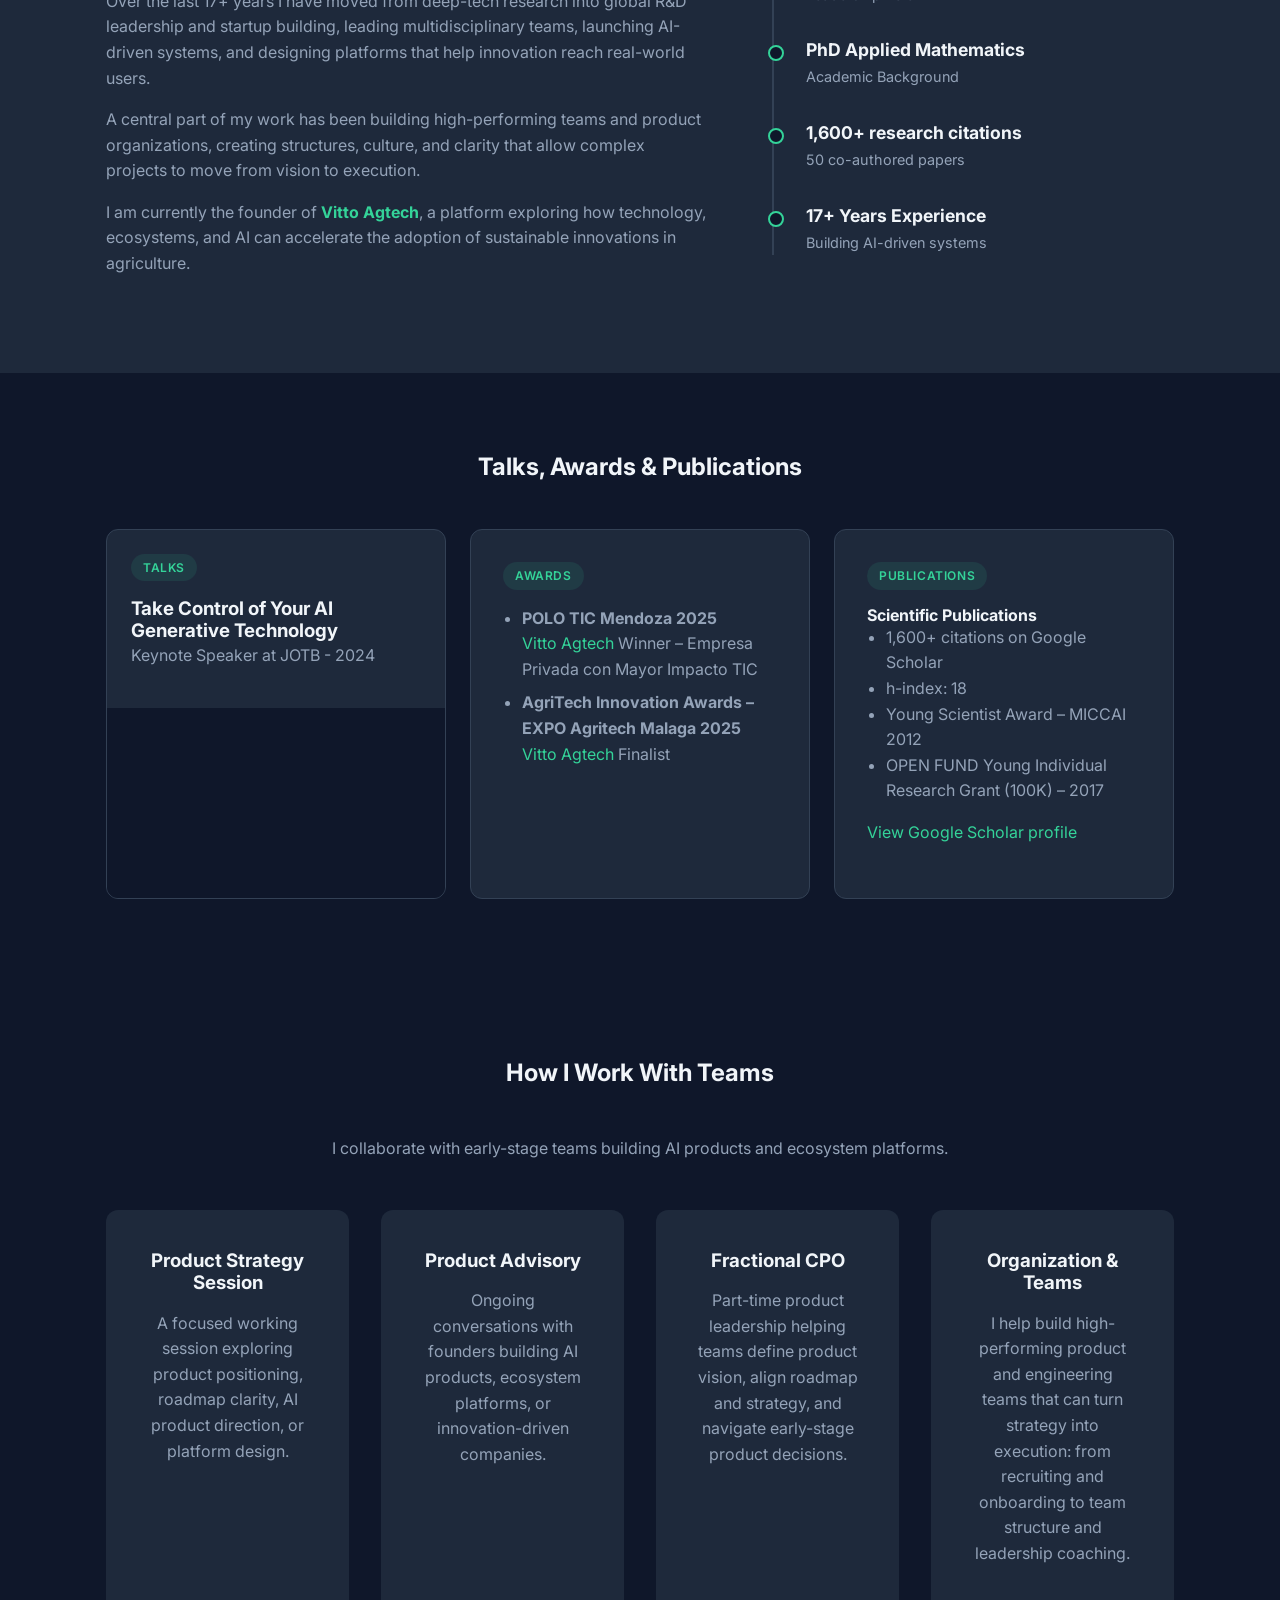
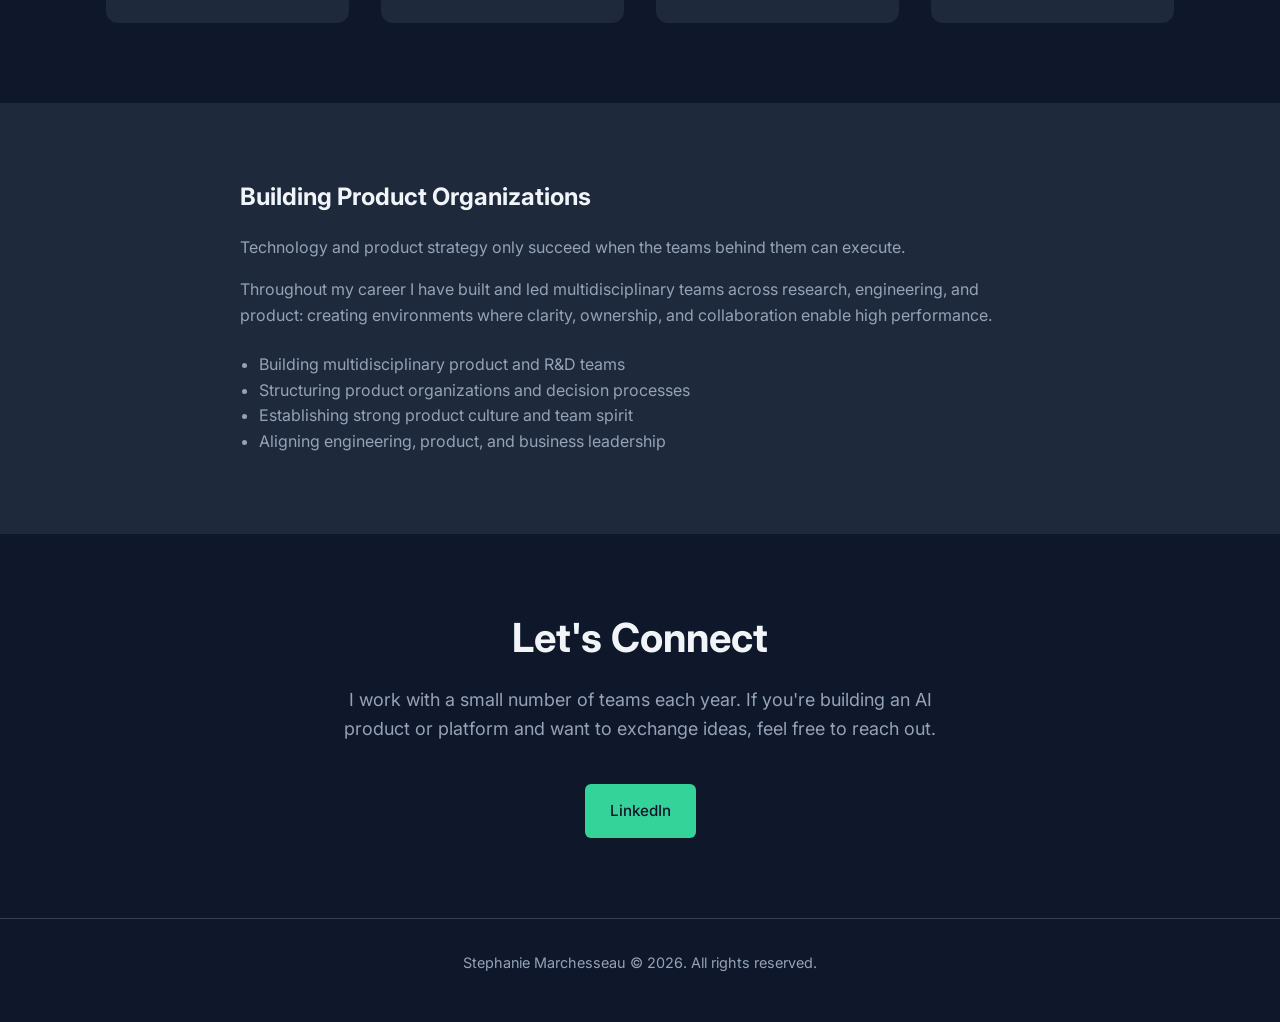
==== commit 434f8f0a: "remove email" ====
--- a/index.html
+++ b/index.html
@@ -324,7 +324,6 @@
                 <p>I work with a small number of teams each year. If you're building an AI product or platform and want to exchange ideas, feel free to reach out.</p>
                 <div class="hero-actions" style="justify-content: center;">
                     <a href="https://www.linkedin.com/in/stephanie-marchesseau-51862752/" class="btn btn-primary">LinkedIn</a>
-                    <a href="mailto:marchesseau.stephanie@gmail.com" class="btn btn-outline">Email Me</a>
                 </div>
             </div>
         </div>
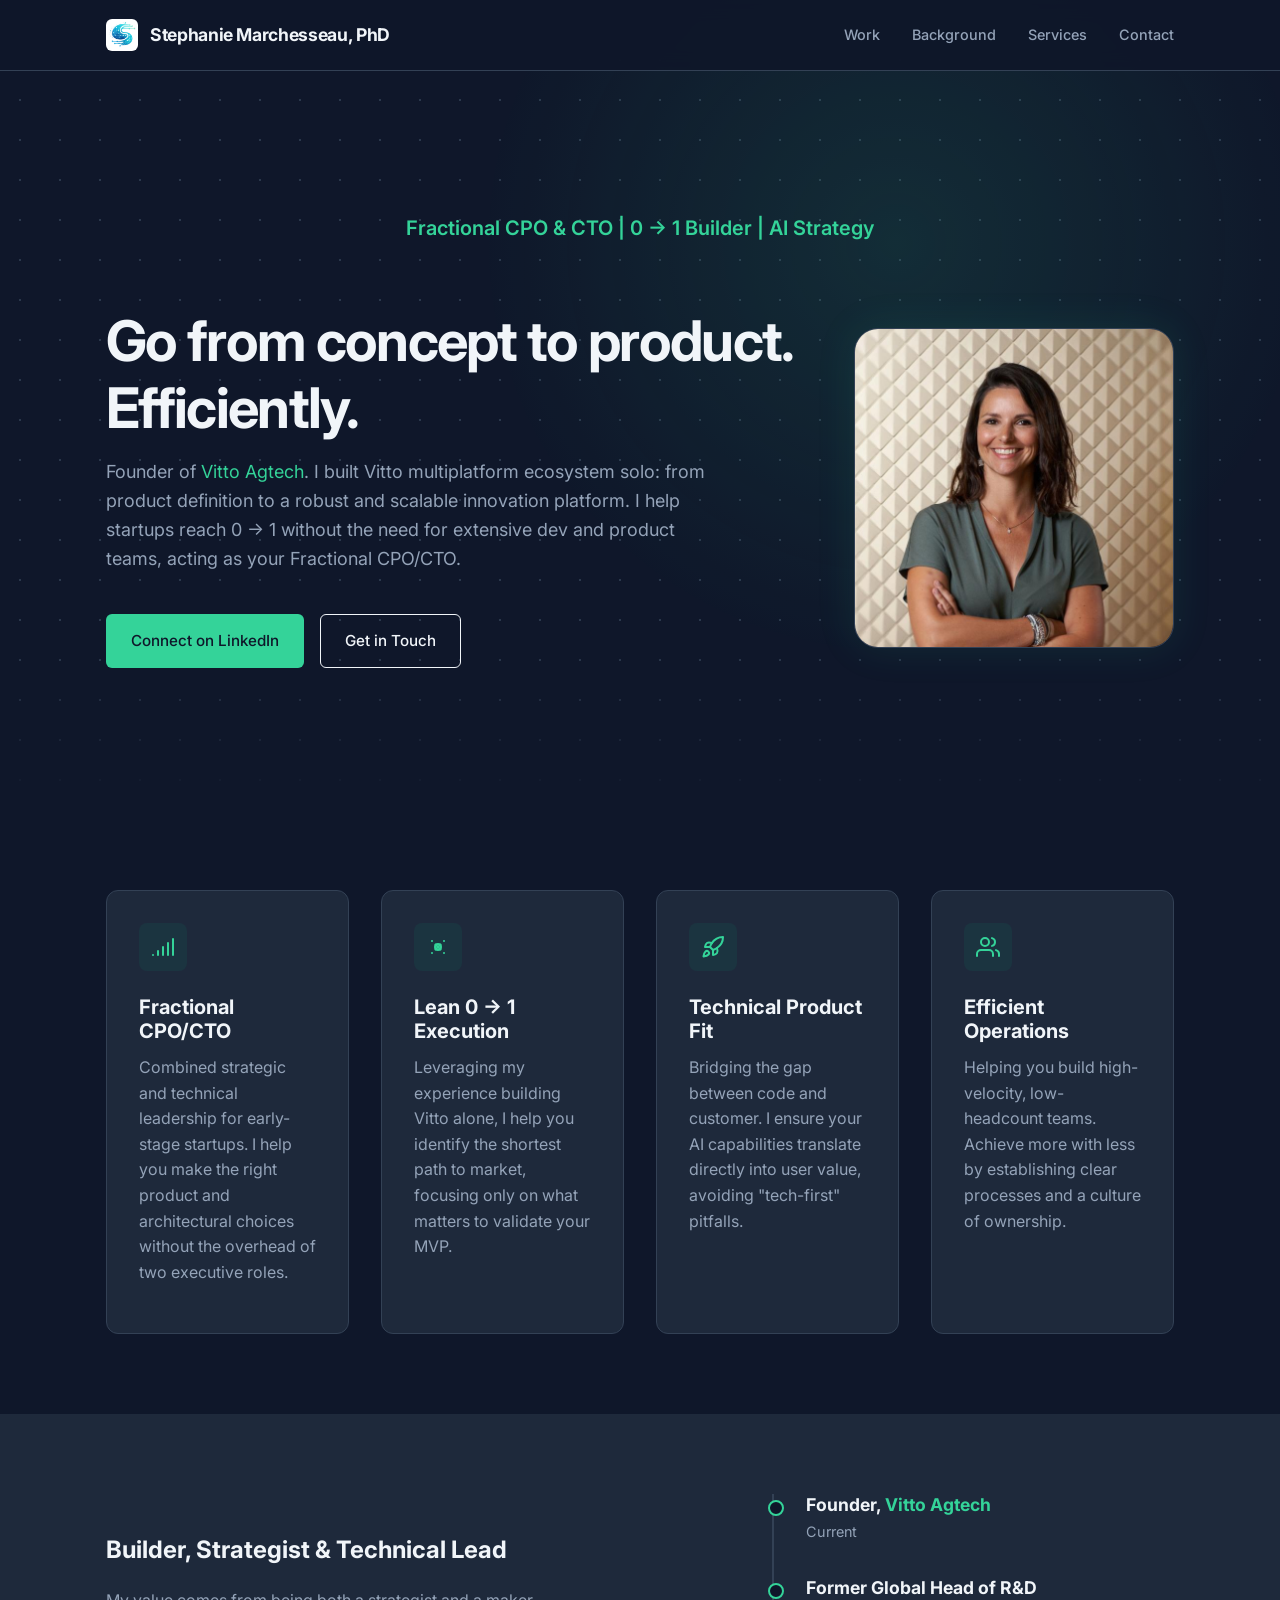
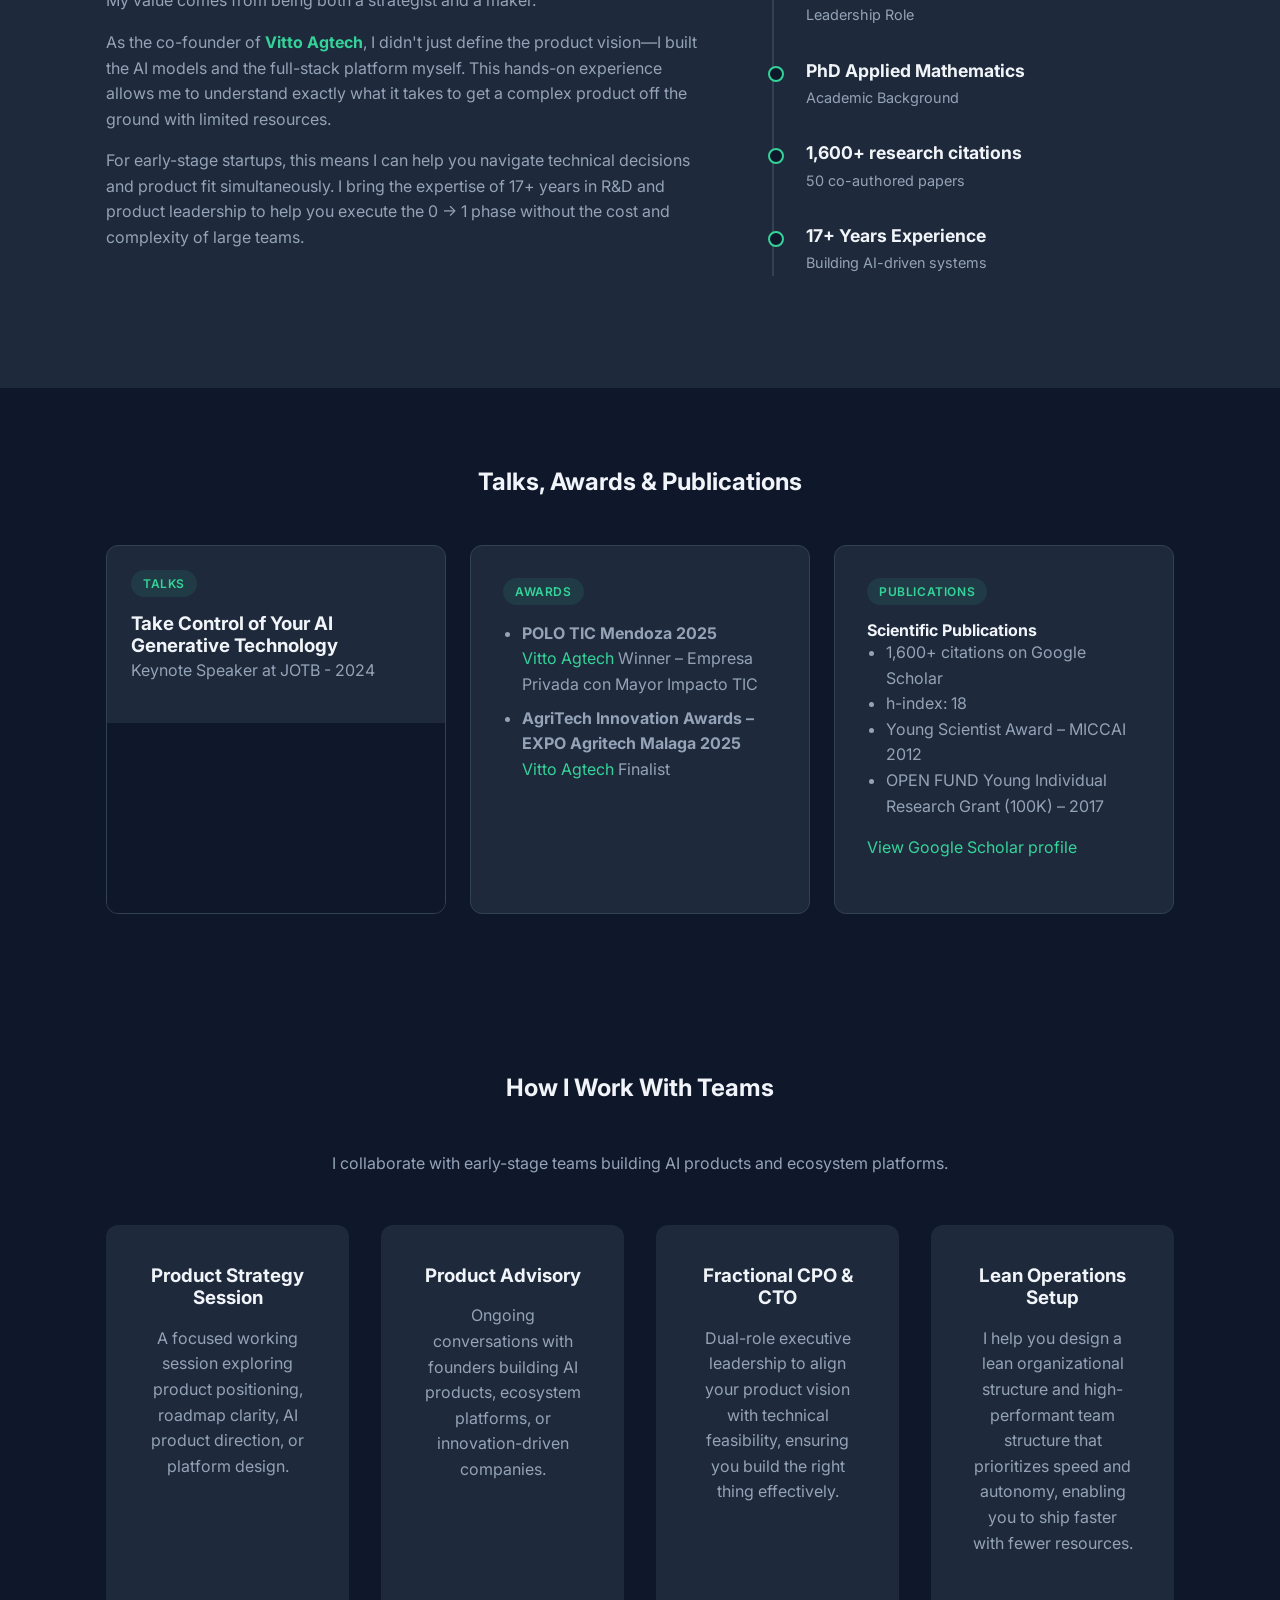
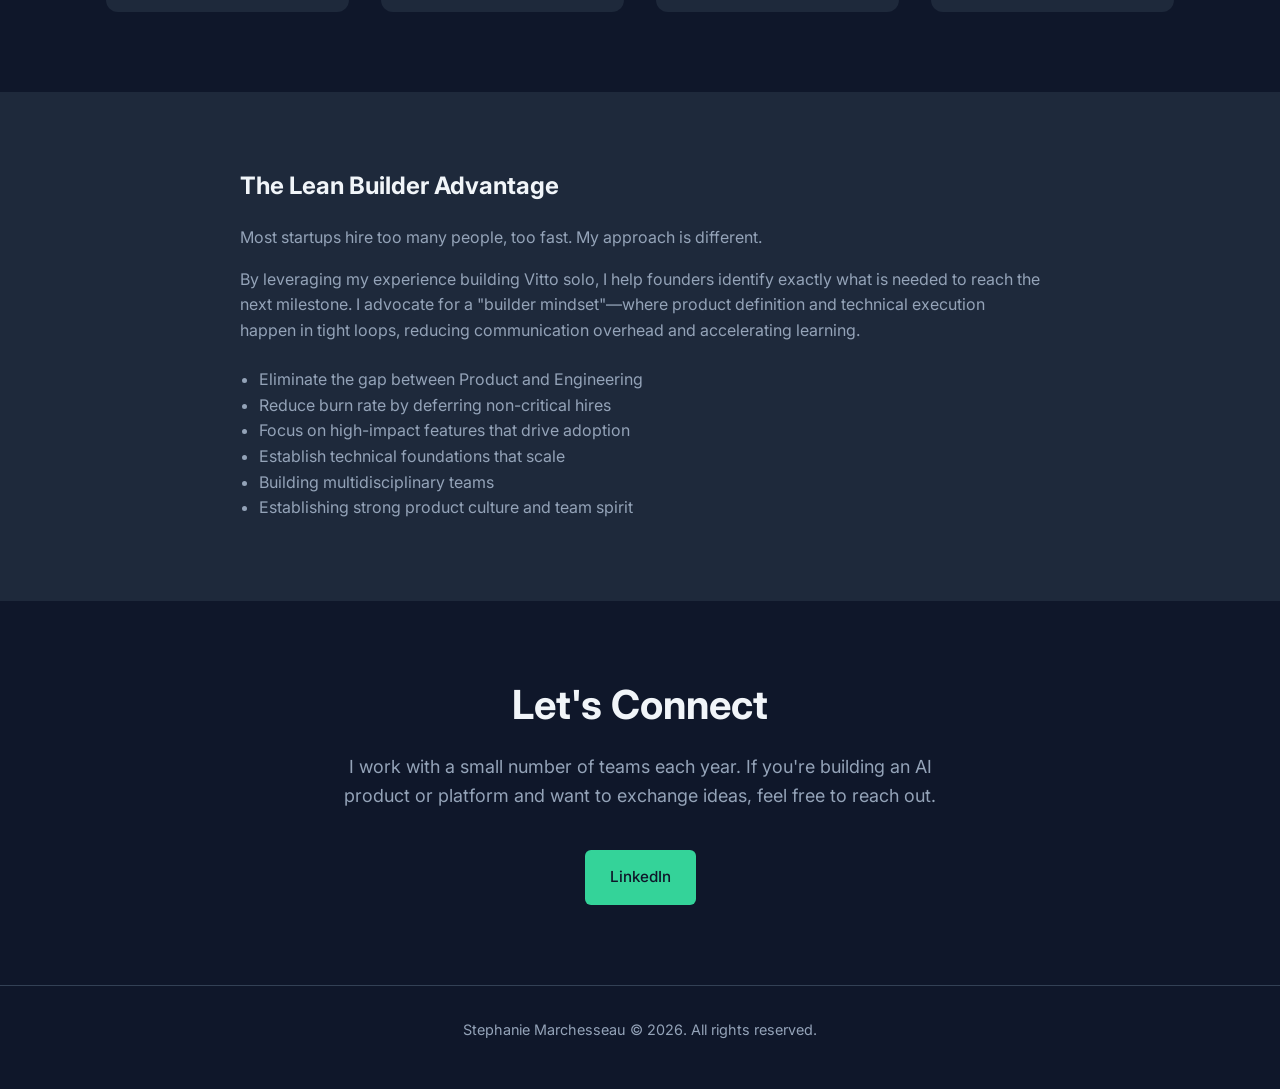
==== commit 320d93b7: "next message" ====
--- a/index.html
+++ b/index.html
@@ -90,11 +90,11 @@
     <header class="hero" id="hero">
         <div class="hero-bg"></div>
         <div class="container" style="flex-wrap: wrap;">
-            <div class="hero-subtitle fade-in-section" style="width: 100%; text-align: center; margin-bottom: 1rem;">Product Leader | AI Platforms | Innovation Ecosystems | High-Performing Product Teams</div>
+            <div class="hero-subtitle fade-in-section" style="width: 100%; text-align: center; margin-bottom: 1rem;">Fractional CPO & CTO | 0 → 1 Builder | AI Strategy</div>
             <div class="hero-content fade-in-section">
-                <h1>Turning complex technologies into products people adopt.</h1>
+                <h1>Go from concept to product. Efficiently.</h1>
                 <p class="hero-intro">
-                    Founder of <a href="https://vitto-tech.com/" target="_blank" style="color: var(--accent-color);">Vitto Agtech</a>. I work with early-stage teams building AI products and innovation platforms, helping bridge the gap between technical capability and market reality.
+                    Founder of <a href="https://vitto-tech.com/" target="_blank" style="color: var(--accent-color);">Vitto Agtech</a>. I built Vitto multiplatform ecosystem solo: from product definition to a robust and scalable innovation platform. I help startups reach 0 → 1 without the need for extensive dev and product teams, acting as your Fractional CPO/CTO.
                 </p>
                 <div class="hero-actions">
                     <a href="https://www.linkedin.com/in/stephanie-marchesseau-51862752/" target="_blank" class="btn btn-primary">Connect on LinkedIn</a>
@@ -118,8 +118,8 @@
                         <!-- SVG: Strategy -->
                         <svg xmlns="http://www.w3.org/2000/svg" width="24" height="24" viewBox="0 0 24 24" fill="none" stroke="currentColor" stroke-width="2" stroke-linecap="round" stroke-linejoin="round"><path d="M2 20h.01"/><path d="M7 20v-4"/><path d="M12 20v-8"/><path d="M17 20V8"/><path d="M22 4v16"/></svg>
                     </div>
-                    <h3>AI Product Strategy</h3>
-                    <p>Helping teams translate technical capabilities into clear product strategy, including product vision, roadmap clarity, and product-market fit exploration.</p>
+                    <h3>Fractional CPO/CTO</h3>
+                    <p>Combined strategic and technical leadership for early-stage startups. I help you make the right product and architectural choices without the overhead of two executive roles.</p>
                 </div>
 
                 <!-- Card 2 -->
@@ -128,8 +128,8 @@
                         <!-- SVG: Network/Ecosystem -->
                         <svg xmlns="http://www.w3.org/2000/svg" width="24" height="24" viewBox="0 0 24 24" fill="none" stroke="currentColor" stroke-width="2" stroke-linecap="round" stroke-linejoin="round"><circle cx="12" cy="12" r="3"/><path d="M6 6h.01"/><path d="M6 18h.01"/><path d="M18 6h.01"/><path d="M18 18h.01"/><path d="M14.5 9.5 12 12l-2.5 2.5"/><path d="M14.5 14.5 12 12l-2.5-2.5"/></svg>
                     </div>
-                    <h3>Platforms & Ecosystems</h3>
-                    <p>Designing products that connect multiple stakeholders and create value across ecosystems, moving beyond single-user utilities.</p>
+                    <h3>Lean 0 → 1 Execution</h3>
+                    <p>Leveraging my experience building Vitto alone, I help you identify the shortest path to market, focusing only on what matters to validate your MVP.</p>
                 </div>
 
                 <!-- Card 3 -->
@@ -138,8 +138,8 @@
                         <!-- SVG: Adoption/Rocket -->
                         <svg xmlns="http://www.w3.org/2000/svg" width="24" height="24" viewBox="0 0 24 24" fill="none" stroke="currentColor" stroke-width="2" stroke-linecap="round" stroke-linejoin="round"><path d="M4.5 16.5c-1.5 1.26-2 5-2 5s3.74-.5 5-2c.71-.84.7-2.13-.09-2.91a2.18 2.18 0 0 0-2.91-.09z"/><path d="m12 15-3-3a22 22 0 0 1 2-3.95A12.88 12.88 0 0 1 22 2c0 2.72-.78 7.5-6 11a22.35 22.35 0 0 1-4 2z"/><path d="M9 12H4s.55-3.03 2-4c1.62-1.08 5 0 5 0"/><path d="M12 15v5s3.03-.55 4-2c1.08-1.62 0-5 0-5"/></svg>
                     </div>
-                    <h3>Innovation Adoption</h3>
-                    <p>Helping teams build products that enable new technologies to reach real-world users, specifically in complex industries like AgTech.</p>
+                    <h3>Technical Product Fit</h3>
+                    <p>Bridging the gap between code and customer. I ensure your AI capabilities translate directly into user value, avoiding "tech-first" pitfalls.</p>
                 </div>
 
                 <!-- Card 4 -->
@@ -148,8 +148,8 @@
                         <!-- SVG: Team Building -->
                         <svg xmlns="http://www.w3.org/2000/svg" width="24" height="24" viewBox="0 0 24 24" fill="none" stroke="currentColor" stroke-width="2" stroke-linecap="round" stroke-linejoin="round"><path d="M17 21v-2a4 4 0 0 0-4-4H5a4 4 0 0 0-4 4v2"></path><circle cx="9" cy="7" r="4"></circle><path d="M23 21v-2a4 4 0 0 0-3-3.87"></path><path d="M16 3.13a4 4 0 0 1 0 7.75"></path></svg>
                     </div>
-                    <h3>Team Building & Scaling</h3>
-                    <p>Creating high-performing multidisciplinary teams by aligning research, engineering, and product cultures towards shared execution.</p>
+                    <h3>Efficient Operations</h3>
+                    <p>Helping you build high-velocity, low-headcount teams. Achieve more with less by establishing clear processes and a culture of ownership.</p>
                 </div>
             </div>
         </div>
@@ -160,16 +160,14 @@
         <div class="container">
             <div class="split-layout fade-in-section">
                 <div class="bio-text">
-                    <h2 style="margin-bottom: 1.5rem;">Intersection of AI, Strategy & Ecosystems</h2>
-                    <p>My work sits at the intersection of AI, product strategy, and innovation ecosystems.</p>
-                    <p>Over the last 17+ years I have moved from deep-tech research into global R&D leadership and startup building, 
-leading multidisciplinary teams, launching AI-driven systems, and designing platforms that help innovation 
-reach real-world users.</p>
-<p>
-A central part of my work has been building high-performing teams and product organizations,
-creating structures, culture, and clarity that allow complex projects to move from vision to execution.
-</p>
-                    <p>I am currently the founder of <a href="https://vitto-tech.com/" target="_blank" style="color: var(--accent-color);"><strong>Vitto Agtech</strong></a>, a platform exploring how technology, ecosystems, and AI can accelerate the adoption of sustainable innovations in agriculture.</p>
+                    <h2 style="margin-bottom: 1.5rem;">Builder, Strategist & Technical Lead</h2>
+                    <p>My value comes from being both a strategist and a maker.</p>
+                   
+                    <p>As the co-founder of <a href="https://vitto-tech.com/" target="_blank" style="color: var(--accent-color);"><strong>Vitto Agtech</strong></a>, I didn't just define the product vision—I built the AI models and the full-stack platform myself. This hands-on experience allows me to understand exactly what it takes to get a complex product off the ground with limited resources.</p>
+                    <p>
+                    For early-stage startups, this means I can help you navigate technical decisions and product fit simultaneously. I bring the expertise of 17+ years in R&D and product leadership to help you execute the 0 → 1 phase without the cost and complexity of large teams.
+                    </p>
+                    
                 </div>
                 <div class="bio-timeline">
                     <ul class="timeline-list">
@@ -279,18 +277,17 @@
 or innovation-driven companies.
 </p>                </div>
                 <div class="service-card">
-                    <h3>Fractional CPO</h3>
+                    <h3>Fractional CPO & CTO</h3>
 <p>
-Part-time product leadership helping teams define product vision,
-align roadmap and strategy, and navigate early-stage product decisions.
+Dual-role executive leadership to align your product vision with technical feasibility, ensuring you build the right thing effectively.
 </p>                </div>
 
                 <div class="service-card">
 
-<h3>Organization & Teams</h3>
+<h3>Lean Operations Setup</h3>
 
 <p>
-I help build high-performing product and engineering teams that can turn strategy into execution: from recruiting and onboarding to team structure and leadership coaching.    </p>
+I help you design a lean organizational structure and high-performant team structure that prioritizes speed and autonomy, enabling you to ship faster with fewer resources.    </p>
 
   </div>
             </div>
@@ -300,17 +297,19 @@
     <section id="leadership" class="section-padding bg-section">
         <div class="container">
             <div class="fade-in-section" style="max-width: 800px; margin: 0 auto;">
-                <h2 style="margin-bottom: 1.5rem;">Building Product Organizations</h2>
+                <h2 style="margin-bottom: 1.5rem;">The Lean Builder Advantage</h2>
                 
-                <p>Technology and product strategy only succeed when the teams behind them can execute.</p>
+                <p>Most startups hire too many people, too fast. My approach is different.</p>
                 
-                <p>Throughout my career I have built and led multidisciplinary teams across research, engineering, and product: creating environments where clarity, ownership, and collaboration enable high performance.</p>
+                <p>By leveraging my experience building Vitto solo, I help founders identify exactly what is needed to reach the next milestone. I advocate for a "builder mindset"—where product definition and technical execution happen in tight loops, reducing communication overhead and accelerating learning.</p>
                 
                 <ul style="padding-left: 1.2rem; margin-top: 1.5rem; color: var(--text-muted);">
-                    <li>Building multidisciplinary product and R&D teams</li>
-                    <li>Structuring product organizations and decision processes</li>
+                    <li>Eliminate the gap between Product and Engineering</li>
+                    <li>Reduce burn rate by deferring non-critical hires</li>
+                    <li>Focus on high-impact features that drive adoption</li>
+                    <li>Establish technical foundations that scale</li>
+                    <li>Building multidisciplinary teams</li>
                     <li>Establishing strong product culture and team spirit</li>
-                    <li>Aligning engineering, product, and business leadership</li>
                 </ul>
             </div>
         </div>
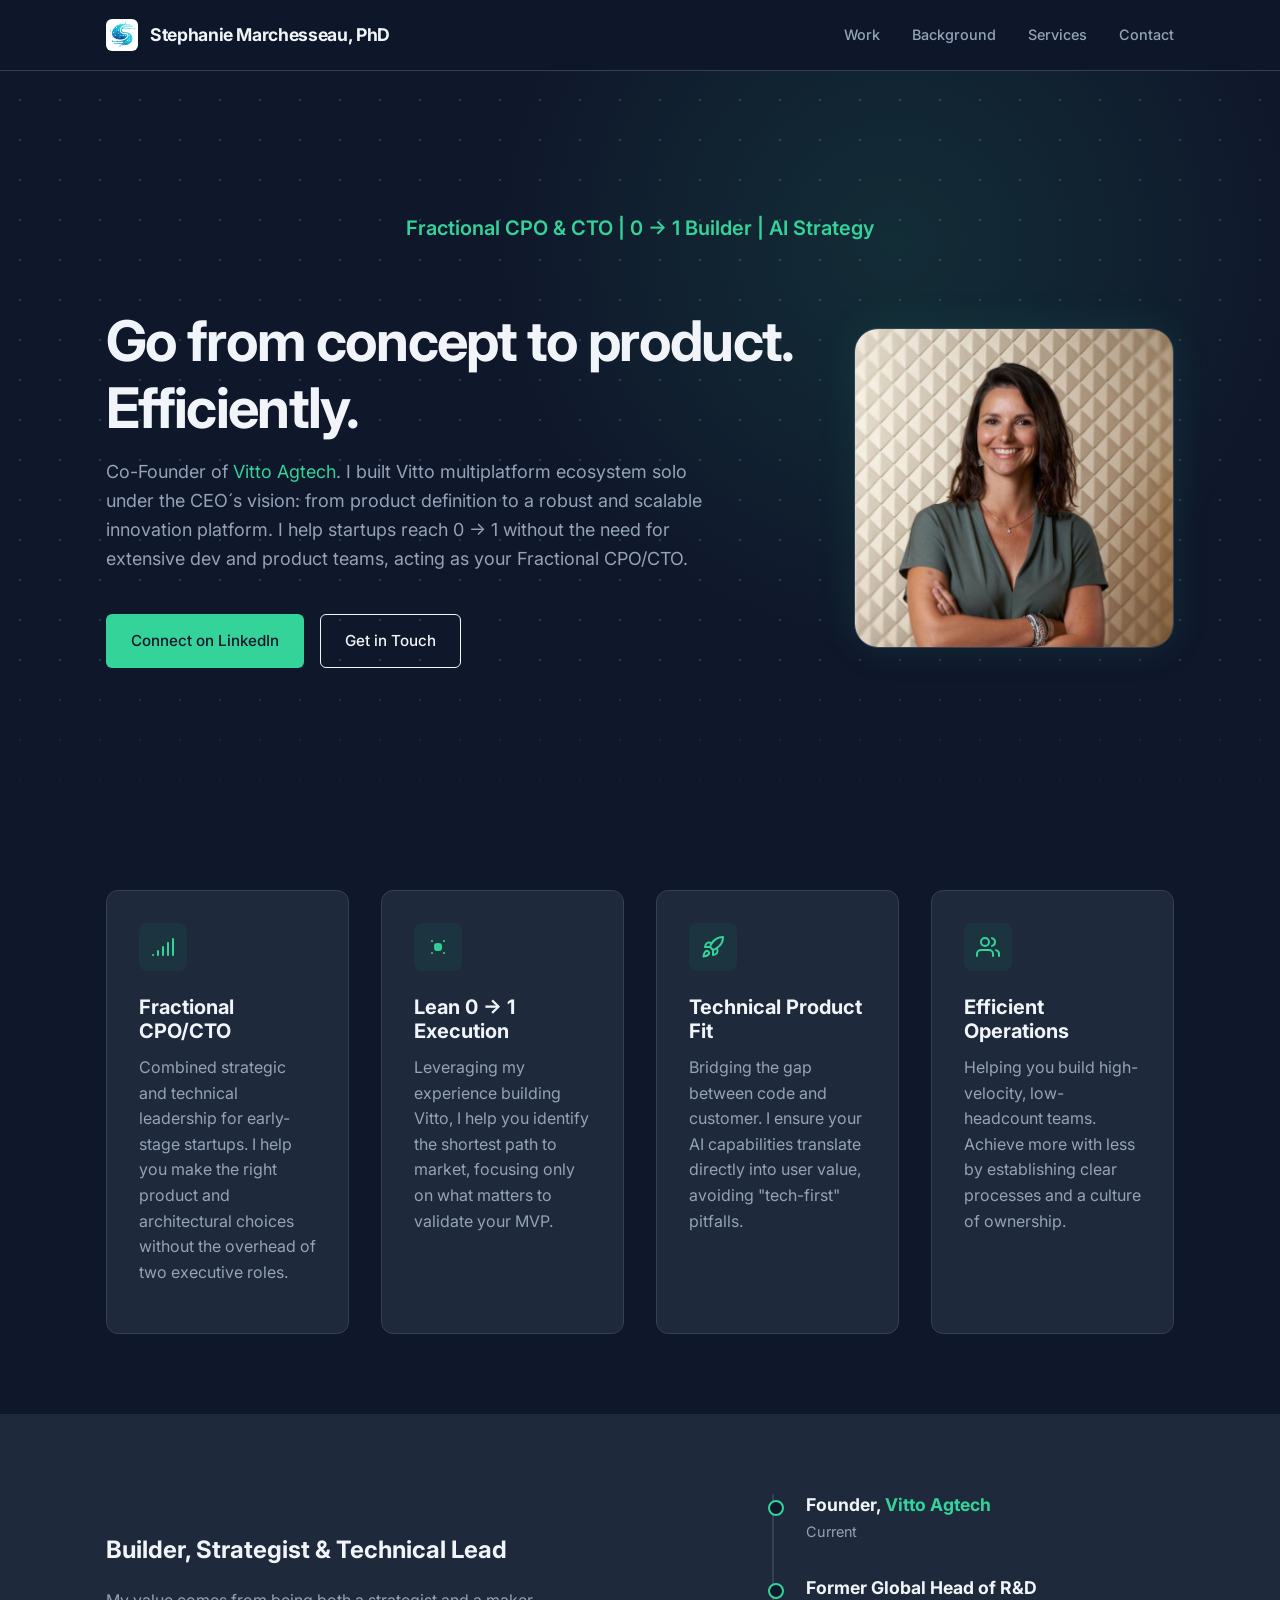
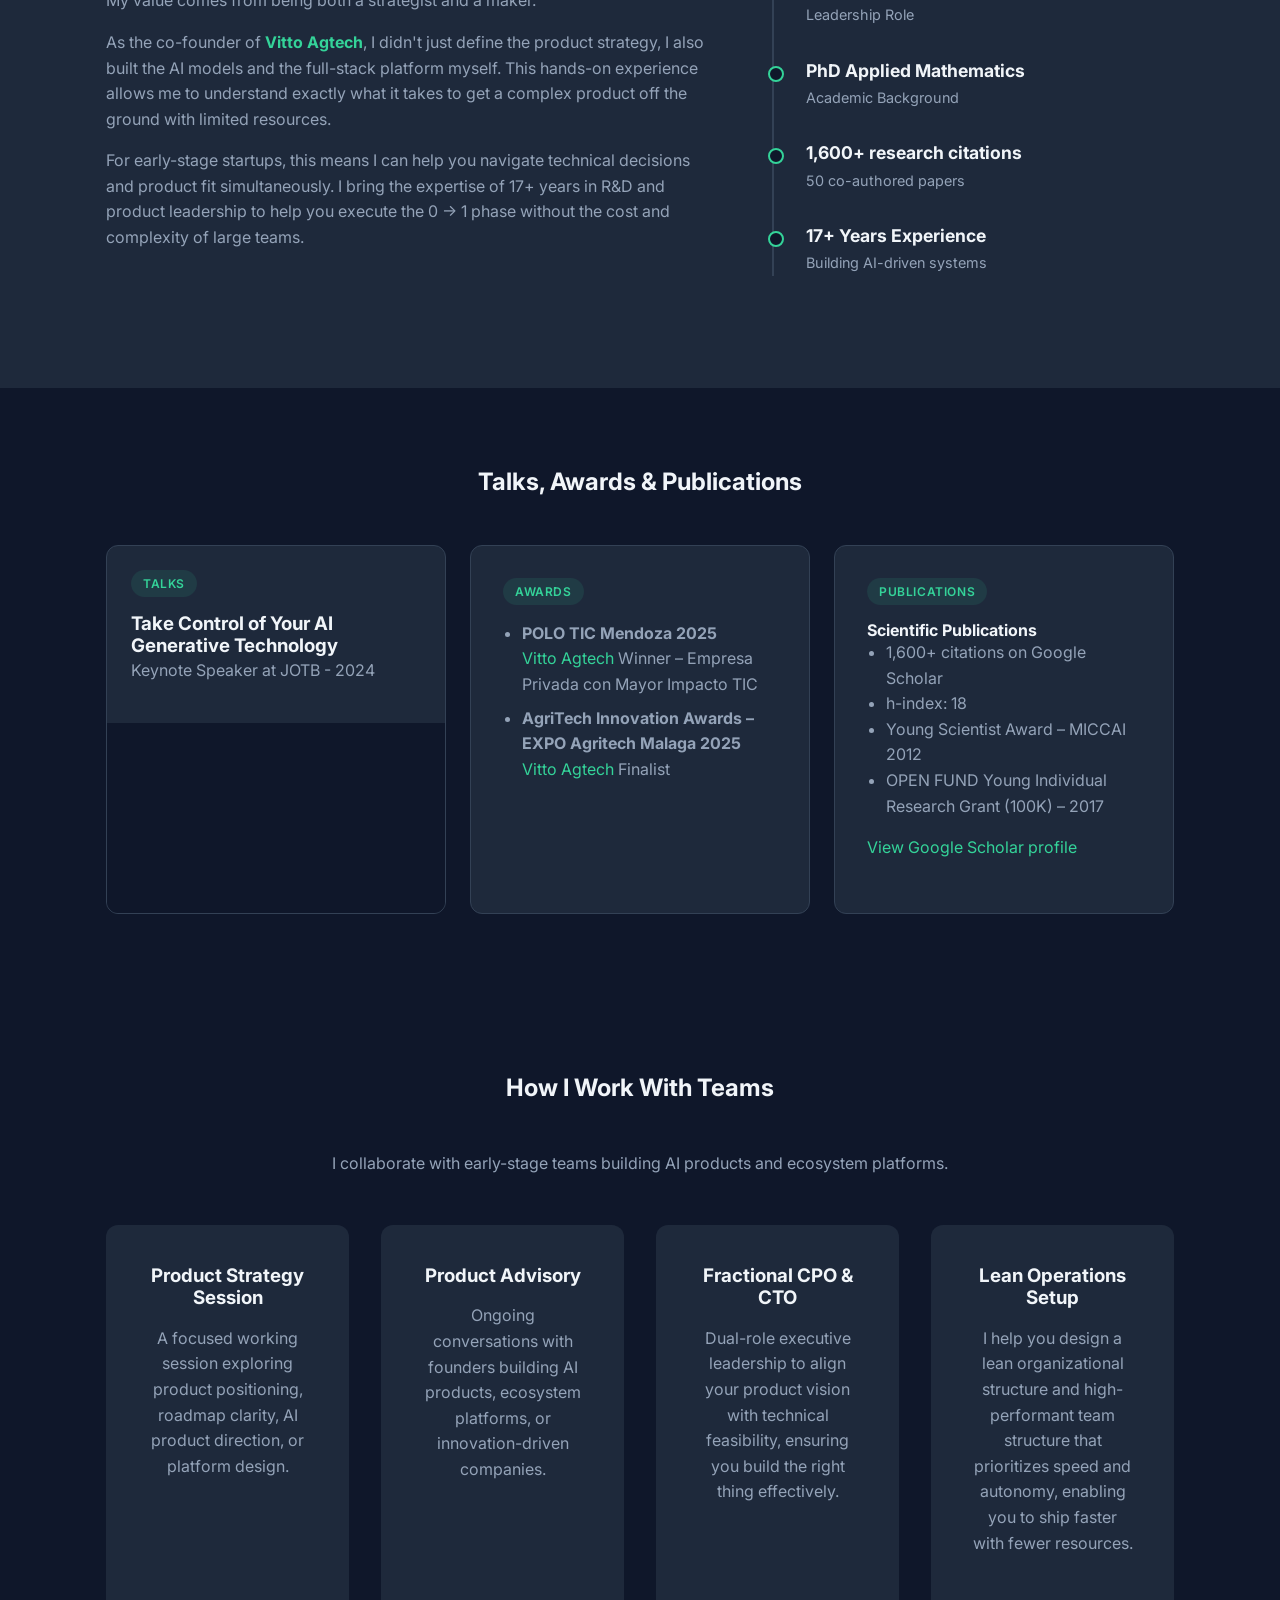
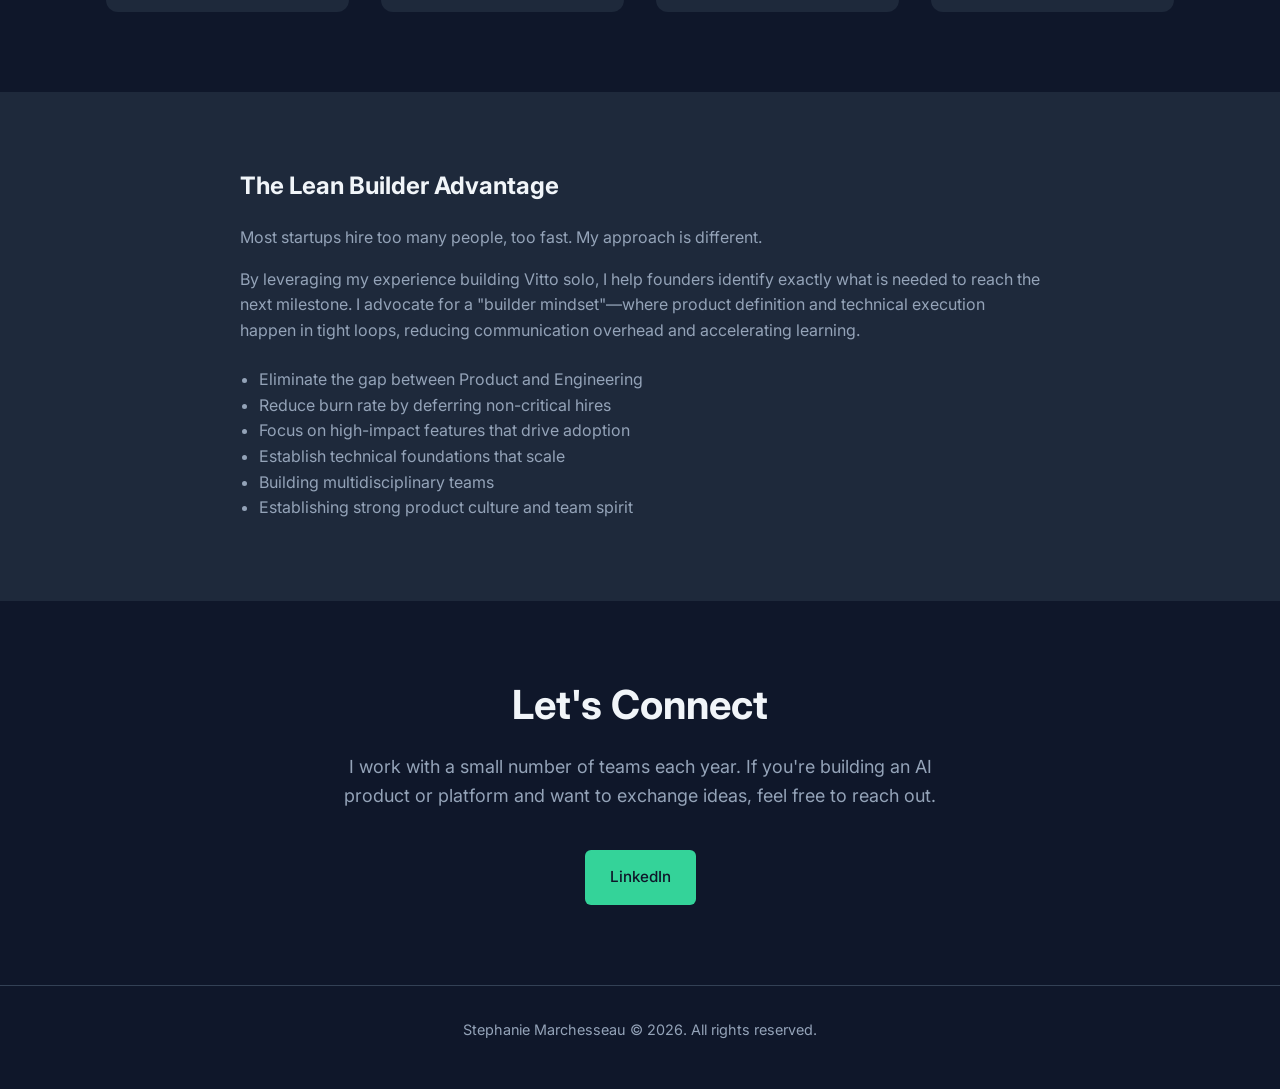
==== commit ca050e4f: "fix" ====
--- a/index.html
+++ b/index.html
@@ -13,7 +13,7 @@
     <meta charset="UTF-8">
     <meta name="viewport" content="width=device-width, initial-scale=1.0">
     <title>Stephanie Marchesseau | Product Leader & Founder</title>
-    <meta name="description" content="Product Leader, Founder of Vitto Agtech, and Advisor on AI Platforms and Innovation Ecosystems.">
+    <meta name="description" content="Product Leader, Co-Founder of Vitto Agtech, and Advisor on AI Platforms and Innovation Ecosystems.">
     <meta name="author" content="Stephanie Marchesseau">
     <meta name="robots" content="index, follow">
 
@@ -21,14 +21,14 @@
     <meta property="og:type" content="website">
     <meta property="og:url" content="https://stephaniemarchesseau.com/">
     <meta property="og:title" content="Stephanie Marchesseau | Product Leader & Founder">
-    <meta property="og:description" content="Product Leader, Founder of Vitto Agtech, and Advisor on AI Platforms and Innovation Ecosystems.">
+    <meta property="og:description" content="Product Leader, Co-Founder of Vitto Agtech, and Advisor on AI Platforms and Innovation Ecosystems.">
     <meta property="og:image" content="https://stephaniemarchesseau/assets/img/image.png">
 
     <!-- Twitter -->
     <meta property="twitter:card" content="summary_large_image">
     <meta property="twitter:url" content="https://stephaniemarchesseau.com/">
     <meta property="twitter:title" content="Stephanie Marchesseau | Product Leader & Founder">
-    <meta property="twitter:description" content="Product Leader, Founder of Vitto Agtech, and Advisor on AI Platforms and Innovation Ecosystems.">
+    <meta property="twitter:description" content="Product Leader, Co-Founder of Vitto Agtech, and Advisor on AI Platforms and Innovation Ecosystems.">
     <meta property="twitter:image" content="https://stephaniemarchesseau/assets/img/image.png">
 
     <!-- Canonical Link -->
@@ -94,7 +94,7 @@
             <div class="hero-content fade-in-section">
                 <h1>Go from concept to product. Efficiently.</h1>
                 <p class="hero-intro">
-                    Founder of <a href="https://vitto-tech.com/" target="_blank" style="color: var(--accent-color);">Vitto Agtech</a>. I built Vitto multiplatform ecosystem solo: from product definition to a robust and scalable innovation platform. I help startups reach 0 → 1 without the need for extensive dev and product teams, acting as your Fractional CPO/CTO.
+                    Co-Founder of <a href="https://vitto-tech.com/" target="_blank" style="color: var(--accent-color);">Vitto Agtech</a>. I built Vitto multiplatform ecosystem solo under the CEO´s vision: from product definition to a robust and scalable innovation platform. I help startups reach 0 → 1 without the need for extensive dev and product teams, acting as your Fractional CPO/CTO.
                 </p>
                 <div class="hero-actions">
                     <a href="https://www.linkedin.com/in/stephanie-marchesseau-51862752/" target="_blank" class="btn btn-primary">Connect on LinkedIn</a>
@@ -129,7 +129,7 @@
                         <svg xmlns="http://www.w3.org/2000/svg" width="24" height="24" viewBox="0 0 24 24" fill="none" stroke="currentColor" stroke-width="2" stroke-linecap="round" stroke-linejoin="round"><circle cx="12" cy="12" r="3"/><path d="M6 6h.01"/><path d="M6 18h.01"/><path d="M18 6h.01"/><path d="M18 18h.01"/><path d="M14.5 9.5 12 12l-2.5 2.5"/><path d="M14.5 14.5 12 12l-2.5-2.5"/></svg>
                     </div>
                     <h3>Lean 0 → 1 Execution</h3>
-                    <p>Leveraging my experience building Vitto alone, I help you identify the shortest path to market, focusing only on what matters to validate your MVP.</p>
+                    <p>Leveraging my experience building Vitto, I help you identify the shortest path to market, focusing only on what matters to validate your MVP.</p>
                 </div>
 
                 <!-- Card 3 -->
@@ -163,7 +163,7 @@
                     <h2 style="margin-bottom: 1.5rem;">Builder, Strategist & Technical Lead</h2>
                     <p>My value comes from being both a strategist and a maker.</p>
                    
-                    <p>As the co-founder of <a href="https://vitto-tech.com/" target="_blank" style="color: var(--accent-color);"><strong>Vitto Agtech</strong></a>, I didn't just define the product vision—I built the AI models and the full-stack platform myself. This hands-on experience allows me to understand exactly what it takes to get a complex product off the ground with limited resources.</p>
+                    <p>As the co-founder of <a href="https://vitto-tech.com/" target="_blank" style="color: var(--accent-color);"><strong>Vitto Agtech</strong></a>, I didn't just define the product strategy, I also built the AI models and the full-stack platform myself. This hands-on experience allows me to understand exactly what it takes to get a complex product off the ground with limited resources.</p>
                     <p>
                     For early-stage startups, this means I can help you navigate technical decisions and product fit simultaneously. I bring the expertise of 17+ years in R&D and product leadership to help you execute the 0 → 1 phase without the cost and complexity of large teams.
                     </p>
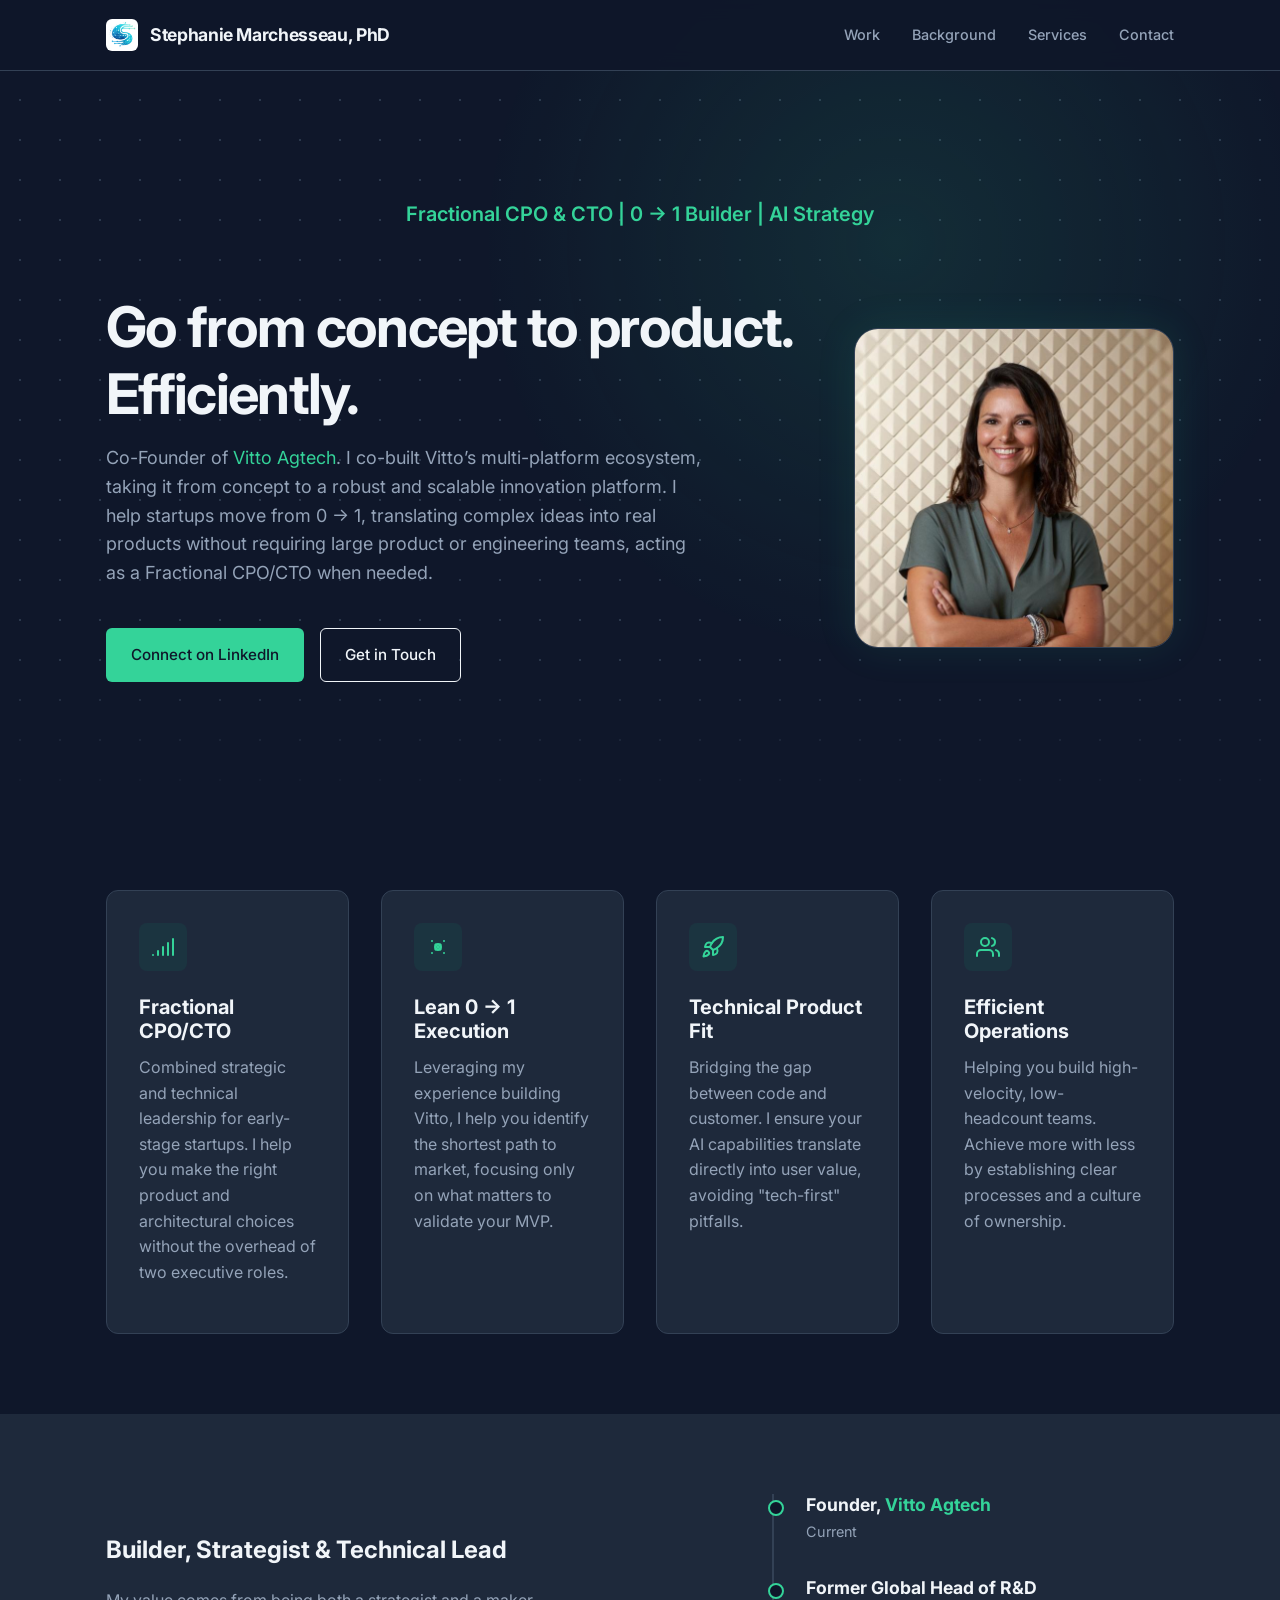
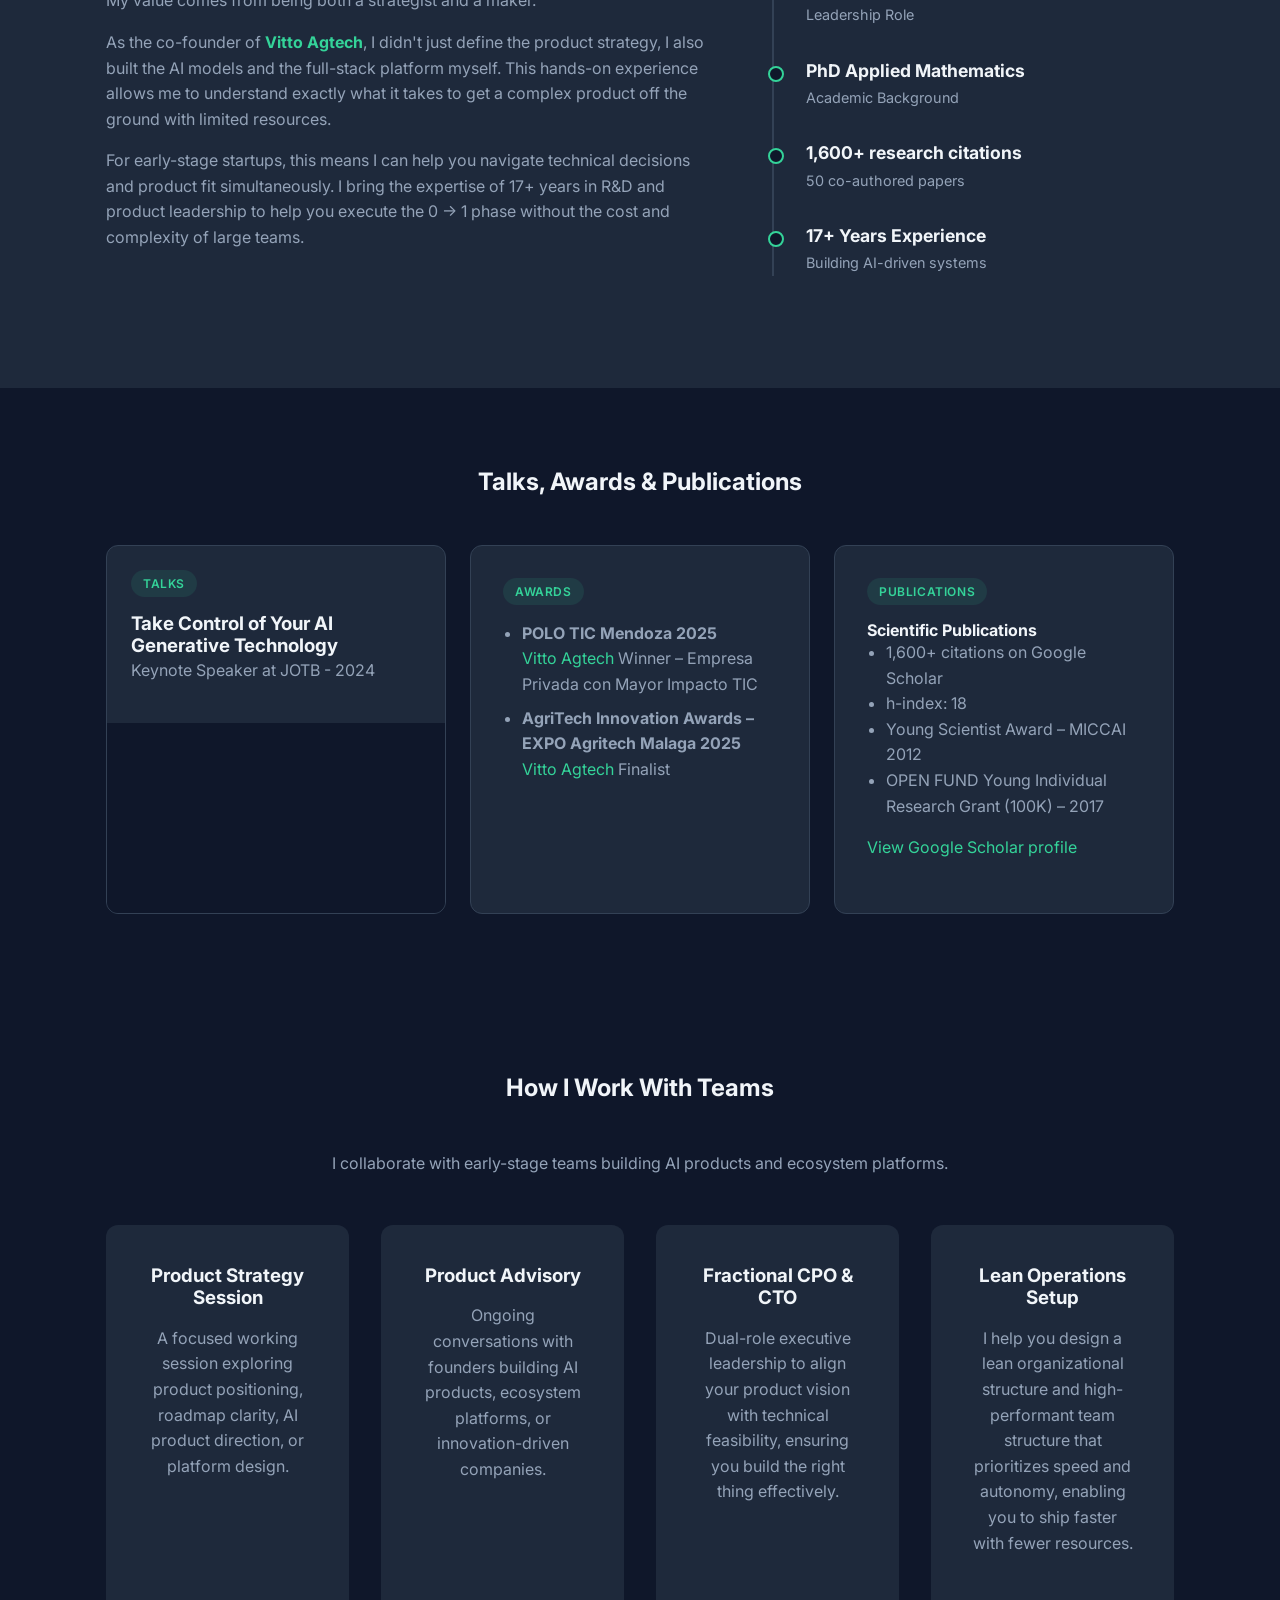
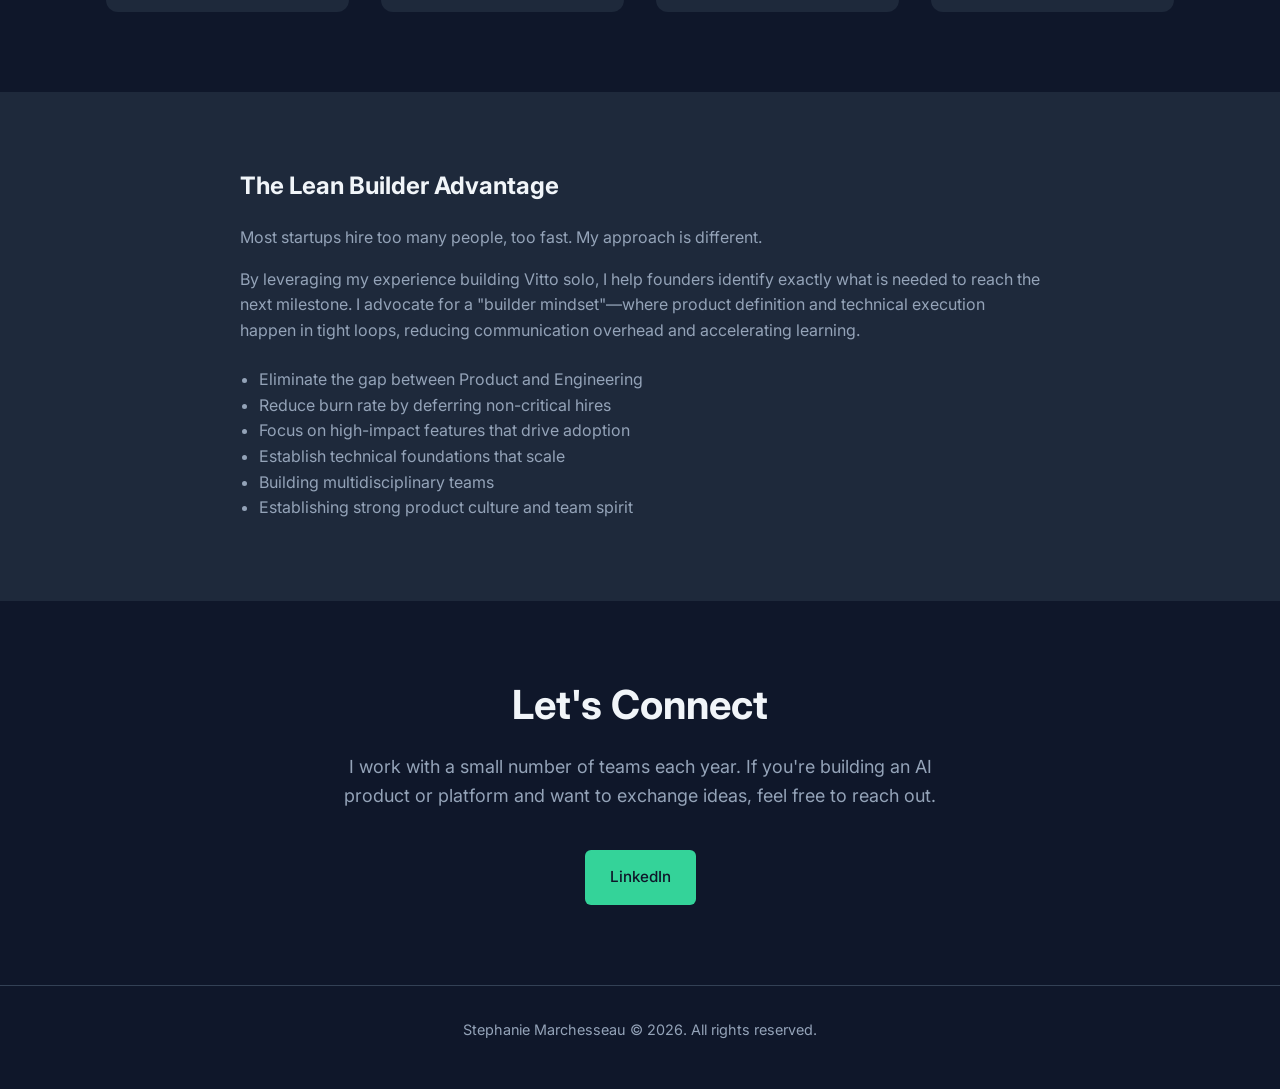
==== commit e6e1e10b: "fix" ====
--- a/index.html
+++ b/index.html
@@ -94,7 +94,7 @@
             <div class="hero-content fade-in-section">
                 <h1>Go from concept to product. Efficiently.</h1>
                 <p class="hero-intro">
-                    Co-Founder of <a href="https://vitto-tech.com/" target="_blank" style="color: var(--accent-color);">Vitto Agtech</a>. I built Vitto multiplatform ecosystem solo under the CEO´s vision: from product definition to a robust and scalable innovation platform. I help startups reach 0 → 1 without the need for extensive dev and product teams, acting as your Fractional CPO/CTO.
+                    Co-Founder of <a href="https://vitto-tech.com/" target="_blank" style="color: var(--accent-color);">Vitto Agtech</a>. I co-built Vitto’s multi-platform ecosystem, taking it from concept to a robust and scalable innovation platform. I help startups move from 0 → 1, translating complex ideas into real products without requiring large product or engineering teams, acting as a Fractional CPO/CTO when needed.
                 </p>
                 <div class="hero-actions">
                     <a href="https://www.linkedin.com/in/stephanie-marchesseau-51862752/" target="_blank" class="btn btn-primary">Connect on LinkedIn</a>
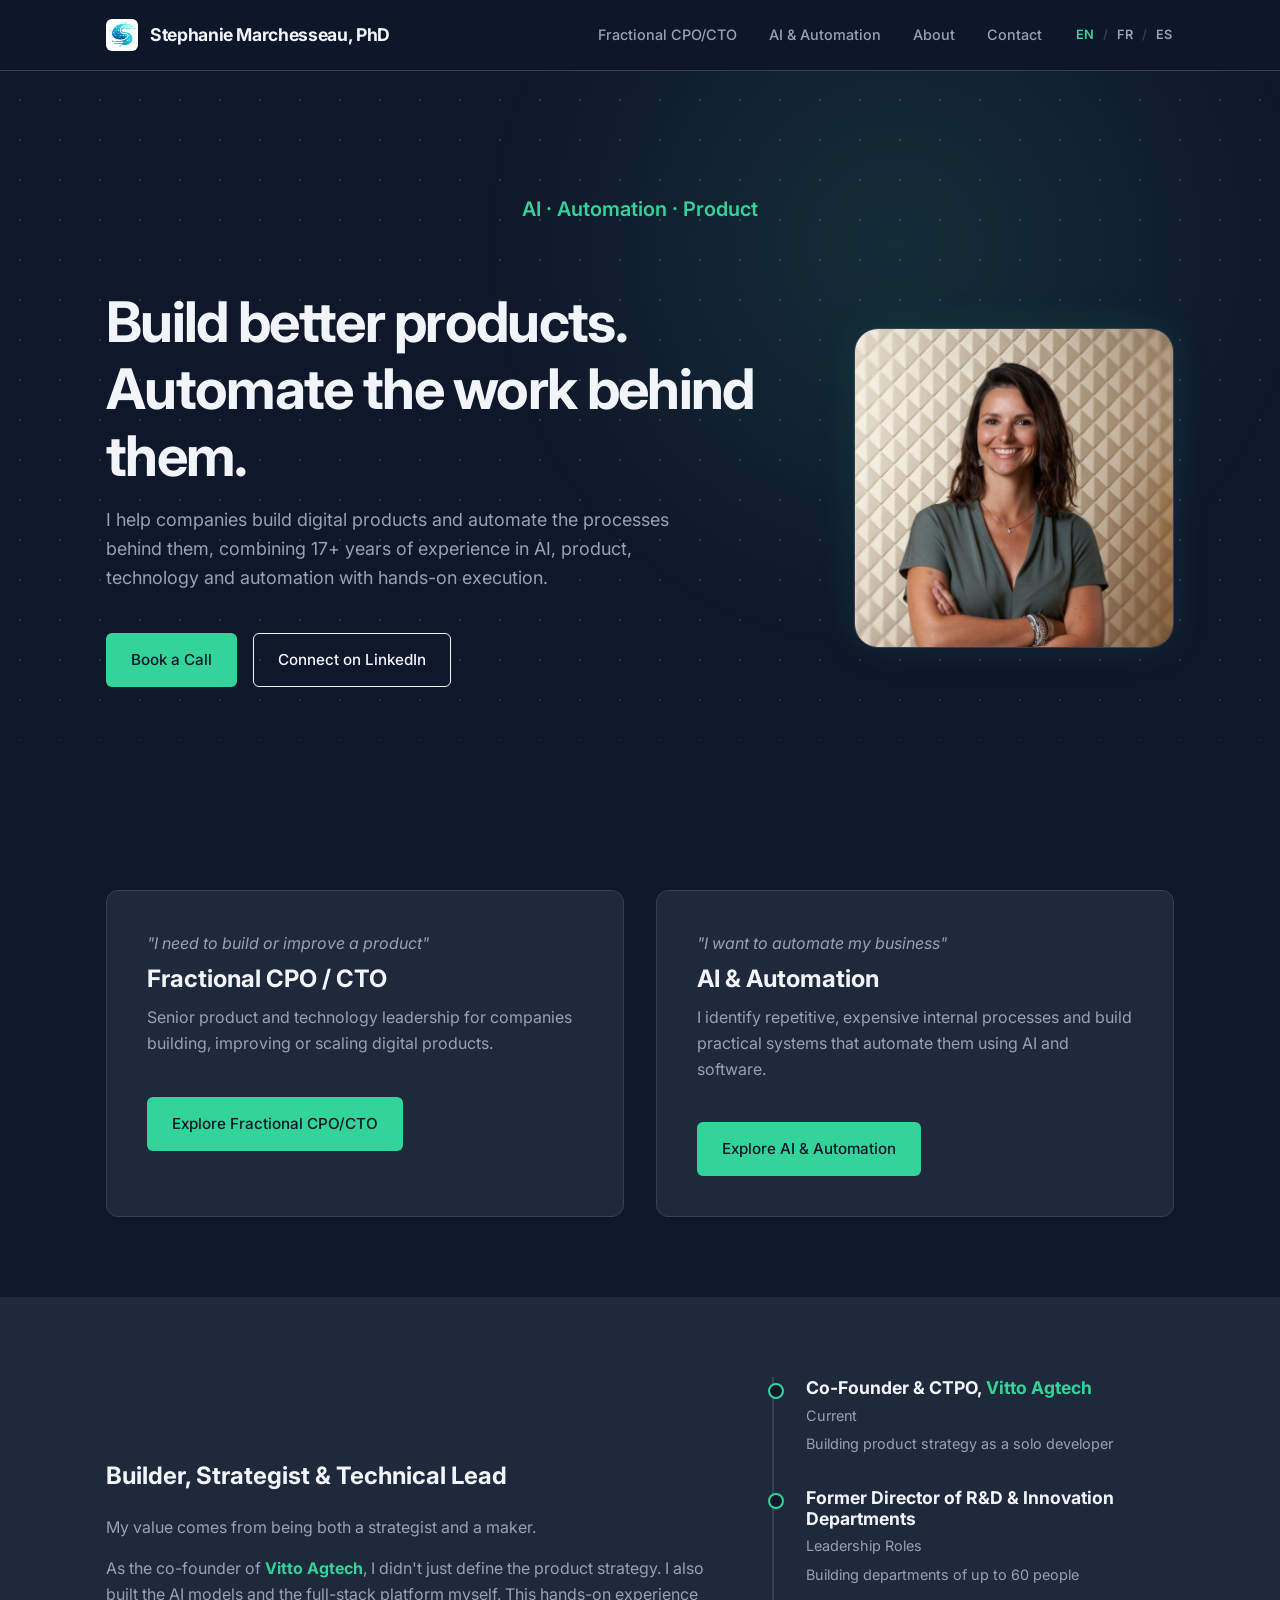
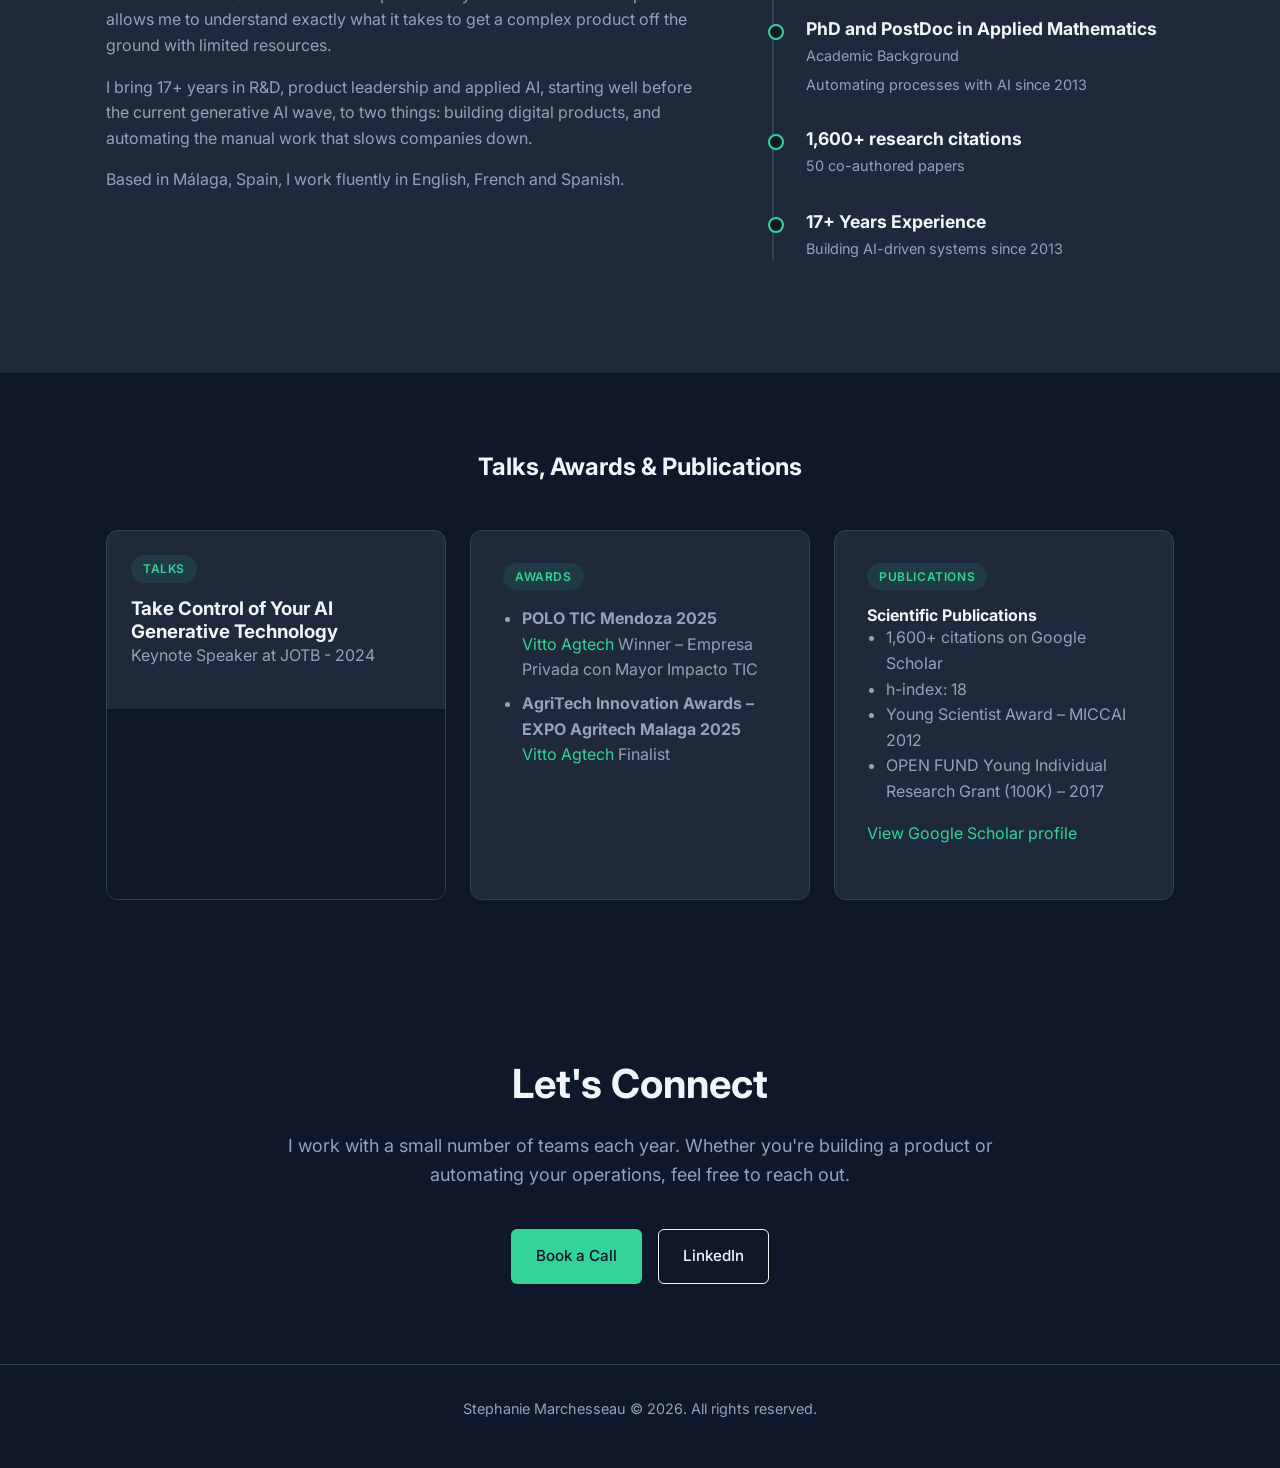
==== commit e82285a5: "rephrase header" ====
--- a/index.html
+++ b/index.html
@@ -12,27 +12,33 @@
 </script>
     <meta charset="UTF-8">
     <meta name="viewport" content="width=device-width, initial-scale=1.0">
-    <title>Stephanie Marchesseau | Product Leader & Founder</title>
-    <meta name="description" content="Product Leader, Co-Founder of Vitto Agtech, and Advisor on AI Platforms and Innovation Ecosystems.">
+    <title>Stephanie Marchesseau | AI, Automation & Product</title>
+    <meta name="description" content="I help companies build digital products and automate the processes behind them, combining 17+ years of experience in AI, product, technology and automation with hands-on execution.">
     <meta name="author" content="Stephanie Marchesseau">
     <meta name="robots" content="index, follow">
 
     <!-- Open Graph / Facebook -->
     <meta property="og:type" content="website">
     <meta property="og:url" content="https://stephaniemarchesseau.com/">
-    <meta property="og:title" content="Stephanie Marchesseau | Product Leader & Founder">
-    <meta property="og:description" content="Product Leader, Co-Founder of Vitto Agtech, and Advisor on AI Platforms and Innovation Ecosystems.">
-    <meta property="og:image" content="https://stephaniemarchesseau/assets/img/image.png">
+    <meta property="og:title" content="Stephanie Marchesseau | AI, Automation & Product">
+    <meta property="og:description" content="I help companies build digital products and automate the processes behind them, combining 17+ years of experience in AI, product, technology and automation with hands-on execution.">
+    <meta property="og:image" content="https://stephaniemarchesseau.com/assets/img/image.png">
 
     <!-- Twitter -->
     <meta property="twitter:card" content="summary_large_image">
     <meta property="twitter:url" content="https://stephaniemarchesseau.com/">
-    <meta property="twitter:title" content="Stephanie Marchesseau | Product Leader & Founder">
-    <meta property="twitter:description" content="Product Leader, Co-Founder of Vitto Agtech, and Advisor on AI Platforms and Innovation Ecosystems.">
-    <meta property="twitter:image" content="https://stephaniemarchesseau/assets/img/image.png">
+    <meta property="twitter:title" content="Stephanie Marchesseau | AI, Automation & Product">
+    <meta property="twitter:description" content="I help companies build digital products and automate the processes behind them, combining 17+ years of experience in AI, product, technology and automation with hands-on execution.">
+    <meta property="twitter:image" content="https://stephaniemarchesseau.com/assets/img/image.png">
 
     <!-- Canonical Link -->
     <link rel="canonical" href="https://stephaniemarchesseau.com/">
+
+    <!-- Language Alternates -->
+    <link rel="alternate" hreflang="en" href="https://stephaniemarchesseau.com/">
+    <link rel="alternate" hreflang="fr" href="https://stephaniemarchesseau.com/fr/">
+    <link rel="alternate" hreflang="es" href="https://stephaniemarchesseau.com/es/">
+    <link rel="alternate" hreflang="x-default" href="https://stephaniemarchesseau.com/">
 
     <!-- Favicon -->
     <link rel="icon" type="image/png" href="assets/img/favicon.png?v=2">
@@ -44,7 +50,7 @@
       "@context": "https://schema.org",
       "@type": "Person",
       "name": "Stephanie Marchesseau",
-      "jobTitle": "Product Leader & Founder",
+      "jobTitle": "Fractional CPO/CTO & AI Automation Consultant",
       "url": "https://stephaniemarchesseau.com/",
       "image": "https://stephaniemarchesseau.com/assets/img/image.png",
       "sameAs": [
@@ -57,7 +63,7 @@
       }
     }
     </script>
-    
+
     <!-- Google Fonts: Inter -->
     <link rel="preconnect" href="https://fonts.googleapis.com">
     <link rel="preconnect" href="https://fonts.gstatic.com" crossorigin>
@@ -77,11 +83,19 @@
                 <img src="assets/img/logo.png" alt="Logo">
                 Stephanie Marchesseau, PhD
             </div>
-            <div class="nav-links">
-                <a href="#work">Work</a>
-                <a href="#background">Background</a>
-                <a href="#services">Services</a>
-                <a href="#contact">Contact</a>
+            <div class="nav-right">
+                <div class="nav-links">
+                    <a href="fractional-cpo-cto/">Fractional CPO/CTO</a>
+                    <a href="ai-automation/">AI &amp; Automation</a>
+                    <a href="#background">About</a>
+                    <a href="#contact">Contact</a>
+                </div>
+                <div class="lang-switch">
+                    <a href="./" class="lang-active">EN</a><span>/</span><a href="fr/">FR</a><span>/</span><a href="es/">ES</a>
+                </div>
+                <button class="nav-toggle" aria-label="Toggle menu" aria-expanded="false">
+                    <span></span><span></span><span></span>
+                </button>
             </div>
         </div>
     </nav>
@@ -90,66 +104,38 @@
     <header class="hero" id="hero">
         <div class="hero-bg"></div>
         <div class="container" style="flex-wrap: wrap;">
-            <div class="hero-subtitle fade-in-section" style="width: 100%; text-align: center; margin-bottom: 1rem;">Fractional CPO & CTO | 0 → 1 Builder | AI Strategy</div>
+            <div class="hero-subtitle fade-in-section" style="width: 100%; text-align: center; margin-bottom: 1rem;">AI · Automation · Product</div>
             <div class="hero-content fade-in-section">
-                <h1>Go from concept to product. Efficiently.</h1>
+                <h1>Build better products. Automate the work behind them.</h1>
                 <p class="hero-intro">
-                    Co-Founder of <a href="https://vitto-tech.com/" target="_blank" style="color: var(--accent-color);">Vitto Agtech</a>. I co-built Vitto’s multi-platform ecosystem, taking it from concept to a robust and scalable innovation platform. I help startups move from 0 → 1, translating complex ideas into real products without requiring large product or engineering teams, acting as a Fractional CPO/CTO when needed.
+                    I help companies build digital products and automate the processes behind them, combining 17+ years of experience in AI, product, technology and automation with hands-on execution.
                 </p>
                 <div class="hero-actions">
-                    <a href="https://www.linkedin.com/in/stephanie-marchesseau-51862752/" target="_blank" class="btn btn-primary">Connect on LinkedIn</a>
-                    <a href="#contact" class="btn btn-outline">Get in Touch</a>
+                    <a href="https://calendly.com/marchesseau-stephanie/audit-intro-meeting" target="_blank" class="btn btn-primary">Book a Call</a>
+                    <a href="https://www.linkedin.com/in/stephanie-marchesseau-51862752/" target="_blank" class="btn btn-outline">Connect on LinkedIn</a>
                 </div>
             </div>
             <div class="hero-image-wrapper fade-in-section">
-                <!-- Placeholder for Profile Picture -->
-                <img src="/assets/img/image.png" alt="Stephanie Marchesseau" class="profile-img">
+                <img src="assets/img/image.png" alt="Stephanie Marchesseau" class="profile-img">
             </div>
         </div>
     </header>
 
-    <!-- What I Work On -->
-    <section id="work" class="section-padding">
-        <div class="container">
-            <div class="grid-4 fade-in-section">
-                <!-- Card 1 -->
-                <div class="feature-card">
-                    <div class="icon-box">
-                        <!-- SVG: Strategy -->
-                        <svg xmlns="http://www.w3.org/2000/svg" width="24" height="24" viewBox="0 0 24 24" fill="none" stroke="currentColor" stroke-width="2" stroke-linecap="round" stroke-linejoin="round"><path d="M2 20h.01"/><path d="M7 20v-4"/><path d="M12 20v-8"/><path d="M17 20V8"/><path d="M22 4v16"/></svg>
-                    </div>
-                    <h3>Fractional CPO/CTO</h3>
-                    <p>Combined strategic and technical leadership for early-stage startups. I help you make the right product and architectural choices without the overhead of two executive roles.</p>
-                </div>
-
-                <!-- Card 2 -->
-                <div class="feature-card">
-                    <div class="icon-box">
-                        <!-- SVG: Network/Ecosystem -->
-                        <svg xmlns="http://www.w3.org/2000/svg" width="24" height="24" viewBox="0 0 24 24" fill="none" stroke="currentColor" stroke-width="2" stroke-linecap="round" stroke-linejoin="round"><circle cx="12" cy="12" r="3"/><path d="M6 6h.01"/><path d="M6 18h.01"/><path d="M18 6h.01"/><path d="M18 18h.01"/><path d="M14.5 9.5 12 12l-2.5 2.5"/><path d="M14.5 14.5 12 12l-2.5-2.5"/></svg>
-                    </div>
-                    <h3>Lean 0 → 1 Execution</h3>
-                    <p>Leveraging my experience building Vitto, I help you identify the shortest path to market, focusing only on what matters to validate your MVP.</p>
-                </div>
-
-                <!-- Card 3 -->
-                <div class="feature-card">
-                    <div class="icon-box">
-                        <!-- SVG: Adoption/Rocket -->
-                        <svg xmlns="http://www.w3.org/2000/svg" width="24" height="24" viewBox="0 0 24 24" fill="none" stroke="currentColor" stroke-width="2" stroke-linecap="round" stroke-linejoin="round"><path d="M4.5 16.5c-1.5 1.26-2 5-2 5s3.74-.5 5-2c.71-.84.7-2.13-.09-2.91a2.18 2.18 0 0 0-2.91-.09z"/><path d="m12 15-3-3a22 22 0 0 1 2-3.95A12.88 12.88 0 0 1 22 2c0 2.72-.78 7.5-6 11a22.35 22.35 0 0 1-4 2z"/><path d="M9 12H4s.55-3.03 2-4c1.62-1.08 5 0 5 0"/><path d="M12 15v5s3.03-.55 4-2c1.08-1.62 0-5 0-5"/></svg>
-                    </div>
-                    <h3>Technical Product Fit</h3>
-                    <p>Bridging the gap between code and customer. I ensure your AI capabilities translate directly into user value, avoiding "tech-first" pitfalls.</p>
-                </div>
-
-                <!-- Card 4 -->
-                <div class="feature-card">
-                    <div class="icon-box">
-                        <!-- SVG: Team Building -->
-                        <svg xmlns="http://www.w3.org/2000/svg" width="24" height="24" viewBox="0 0 24 24" fill="none" stroke="currentColor" stroke-width="2" stroke-linecap="round" stroke-linejoin="round"><path d="M17 21v-2a4 4 0 0 0-4-4H5a4 4 0 0 0-4 4v2"></path><circle cx="9" cy="7" r="4"></circle><path d="M23 21v-2a4 4 0 0 0-3-3.87"></path><path d="M16 3.13a4 4 0 0 1 0 7.75"></path></svg>
-                    </div>
-                    <h3>Efficient Operations</h3>
-                    <p>Helping you build high-velocity, low-headcount teams. Achieve more with less by establishing clear processes and a culture of ownership.</p>
+    <!-- Two Paths -->
+    <section id="paths" class="section-padding">
+        <div class="container">
+            <div class="path-grid fade-in-section">
+                <div class="path-card">
+                    <p class="path-trigger">"I need to build or improve a product"</p>
+                    <h3>Fractional CPO / CTO</h3>
+                    <p>Senior product and technology leadership for companies building, improving or scaling digital products.</p>
+                    <a href="fractional-cpo-cto/" class="btn btn-primary">Explore Fractional CPO/CTO</a>
+                </div>
+                <div class="path-card">
+                    <p class="path-trigger">"I want to automate my business"</p>
+                    <h3>AI &amp; Automation</h3>
+                    <p>I identify repetitive, expensive internal processes and build practical systems that automate them using AI and software.</p>
+                    <a href="ai-automation/" class="btn btn-primary">Explore AI &amp; Automation</a>
                 </div>
             </div>
         </div>
@@ -162,26 +148,32 @@
                 <div class="bio-text">
                     <h2 style="margin-bottom: 1.5rem;">Builder, Strategist & Technical Lead</h2>
                     <p>My value comes from being both a strategist and a maker.</p>
-                   
-                    <p>As the co-founder of <a href="https://vitto-tech.com/" target="_blank" style="color: var(--accent-color);"><strong>Vitto Agtech</strong></a>, I didn't just define the product strategy, I also built the AI models and the full-stack platform myself. This hands-on experience allows me to understand exactly what it takes to get a complex product off the ground with limited resources.</p>
+
+                    <p>As the co-founder of <a href="https://vitto-tech.com/" target="_blank" style="color: var(--accent-color);"><strong>Vitto Agtech</strong></a>, I didn't just define the product strategy. I also built the AI models and the full-stack platform myself. This hands-on experience allows me to understand exactly what it takes to get a complex product off the ground with limited resources.</p>
                     <p>
-                    For early-stage startups, this means I can help you navigate technical decisions and product fit simultaneously. I bring the expertise of 17+ years in R&D and product leadership to help you execute the 0 → 1 phase without the cost and complexity of large teams.
+                    I bring 17+ years in R&D, product leadership and applied AI, starting well before the current generative AI wave, to two things: building digital products, and automating the manual work that slows companies down.
                     </p>
-                    
+                    <p>
+                    Based in Málaga, Spain, I work fluently in English, French and Spanish.
+                    </p>
+
                 </div>
                 <div class="bio-timeline">
                     <ul class="timeline-list">
                         <li class="timeline-item">
-                            <h4>Founder, <a href="https://vitto-tech.com/" target="_blank" style="color: var(--accent-color);">Vitto Agtech</a></h4>
+                            <h4>Co-Founder &amp; CTPO, <a href="https://vitto-tech.com/" target="_blank" style="color: var(--accent-color);">Vitto Agtech</a></h4>
                             <span>Current</span>
-                        </li>
-                        <li class="timeline-item">
-                            <h4>Former Global Head of R&D</h4>
-                            <span>Leadership Role</span>
-                        </li>
-                        <li class="timeline-item">
-                            <h4>PhD Applied Mathematics</h4>
+                            <span style="display: block; margin-top: 0.25rem;">Building product strategy as a solo developer</span>
+                        </li>
+                        <li class="timeline-item">
+                            <h4>Former Director of R&D &amp; Innovation Departments</h4>
+                            <span>Leadership Roles</span>
+                            <span style="display: block; margin-top: 0.25rem;">Building departments of up to 60 people</span>
+                        </li>
+                        <li class="timeline-item">
+                            <h4>PhD and PostDoc in Applied Mathematics</h4>
                             <span>Academic Background</span>
+                            <span style="display: block; margin-top: 0.25rem;">Automating processes with AI since 2013</span>
                         </li>
                         <li class="timeline-item">
                             <h4>1,600+ research citations</h4>
@@ -189,7 +181,7 @@
                         </li>
                         <li class="timeline-item">
                             <h4>17+ Years Experience</h4>
-                            <span>Building AI-driven systems</span>
+                            <span>Building AI-driven systems since 2013</span>
                         </li>
                     </ul>
                 </div>
@@ -204,7 +196,7 @@
             <div class="recognition-grid fade-in-section">
                 <!-- Item 1 -->
                 <div class="talk-card">
-                    
+
                     <div class="talk-content">
                         <div class="recognition-header">
                             <span class="recognition-type">Talks</span>
@@ -215,7 +207,7 @@
                    <div class="talk-thumbnail">
                         <iframe src="https://www.youtube.com/embed/OI6Zb7PWCFo" title="Take control of your generative AI technology to boost your productivity -Stéphanie Marchesseau" allow="accelerometer; autoplay; clipboard-write; encrypted-media; gyroscope; picture-in-picture; web-share" referrerpolicy="strict-origin-when-cross-origin" allowfullscreen></iframe>
                     </div>
-                    
+
                 </div>
 
                 <!-- Item 2 -->
@@ -255,74 +247,15 @@
         </div>
     </section>
 
-    <!-- How I Work With Teams -->
-    <section id="services" class="section-padding">
-        <div class="container">
-            <h2 style="text-align: center; margin-bottom: 3rem;">How I Work With Teams</h2>
-            <p class="positioning" style="text-align: center; max-width: 700px; margin: 0 auto 3rem;">
-                I collaborate with early-stage teams building AI products and ecosystem platforms.
-            </p>
-            <div class="grid-4 fade-in-section">
-                <div class="service-card">
-                    <h3>Product Strategy Session</h3>
-<p>
-A focused working session exploring product positioning, roadmap clarity,
-AI product direction, or platform design.
-</p>
-                </div>
-                <div class="service-card">
-                    <h3>Product Advisory</h3>
-<p>
-Ongoing conversations with founders building AI products, ecosystem platforms,
-or innovation-driven companies.
-</p>                </div>
-                <div class="service-card">
-                    <h3>Fractional CPO & CTO</h3>
-<p>
-Dual-role executive leadership to align your product vision with technical feasibility, ensuring you build the right thing effectively.
-</p>                </div>
-
-                <div class="service-card">
-
-<h3>Lean Operations Setup</h3>
-
-<p>
-I help you design a lean organizational structure and high-performant team structure that prioritizes speed and autonomy, enabling you to ship faster with fewer resources.    </p>
-
-  </div>
-            </div>
-        </div>
-    </section>
-
-    <section id="leadership" class="section-padding bg-section">
-        <div class="container">
-            <div class="fade-in-section" style="max-width: 800px; margin: 0 auto;">
-                <h2 style="margin-bottom: 1.5rem;">The Lean Builder Advantage</h2>
-                
-                <p>Most startups hire too many people, too fast. My approach is different.</p>
-                
-                <p>By leveraging my experience building Vitto solo, I help founders identify exactly what is needed to reach the next milestone. I advocate for a "builder mindset"—where product definition and technical execution happen in tight loops, reducing communication overhead and accelerating learning.</p>
-                
-                <ul style="padding-left: 1.2rem; margin-top: 1.5rem; color: var(--text-muted);">
-                    <li>Eliminate the gap between Product and Engineering</li>
-                    <li>Reduce burn rate by deferring non-critical hires</li>
-                    <li>Focus on high-impact features that drive adoption</li>
-                    <li>Establish technical foundations that scale</li>
-                    <li>Building multidisciplinary teams</li>
-                    <li>Establishing strong product culture and team spirit</li>
-                </ul>
-            </div>
-        </div>
-    </section>
-
     <!-- Contact Section -->
     <section id="contact" class="section-padding">
         <div class="container">
             <div class="contact-section fade-in-section">
                 <h2>Let's Connect</h2>
-                <p>I work with a small number of teams each year. If you're building an AI product or platform and want to exchange ideas, feel free to reach out.</p>
+                <p>I work with a small number of teams each year. Whether you're building a product or automating your operations, feel free to reach out.</p>
                 <div class="hero-actions" style="justify-content: center;">
-                    <a href="https://www.linkedin.com/in/stephanie-marchesseau-51862752/" class="btn btn-primary">LinkedIn</a>
+                    <a href="https://calendly.com/marchesseau-stephanie/audit-intro-meeting" target="_blank" class="btn btn-primary">Book a Call</a>
+                    <a href="https://www.linkedin.com/in/stephanie-marchesseau-51862752/" target="_blank" class="btn btn-outline">LinkedIn</a>
                 </div>
             </div>
         </div>
@@ -336,29 +269,6 @@
     </footer>
 
     <!-- Scripts -->
-    <script>
-        // Dynamic Year
-        document.getElementById('year').textContent = new Date().getFullYear();
-
-        // Intersection Observer for Fade-in Animation
-        const observerOptions = {
-            root: null,
-            rootMargin: '0px',
-            threshold: 0.1
-        };
-
-        const observer = new IntersectionObserver((entries, observer) => {
-            entries.forEach(entry => {
-                if (entry.isIntersecting) {
-                    entry.target.classList.add('is-visible');
-                    observer.unobserve(entry.target); // Only animate once
-                }
-            });
-        }, observerOptions);
-
-        document.querySelectorAll('.fade-in-section').forEach(section => {
-            observer.observe(section);
-        });
-    </script>
+    <script src="script.js"></script>
 </body>
 </html>
--- a/style.css
+++ b/style.css
@@ -127,6 +127,12 @@
     border-radius: 6px;
 }
 
+.nav-right {
+    display: flex;
+    align-items: center;
+    gap: 2rem;
+}
+
 .nav-links {
     display: flex;
     gap: 2rem;
@@ -140,6 +146,73 @@
 
 .nav-links a:hover {
     color: var(--accent-color);
+}
+
+/* --- LANGUAGE SWITCHER --- */
+.lang-switch {
+    display: flex;
+    align-items: center;
+    gap: 0.4rem;
+    font-size: 0.8rem;
+    font-weight: 600;
+}
+
+.lang-switch a {
+    color: var(--text-muted);
+    padding: 0.2rem 0.15rem;
+}
+
+.lang-switch a:hover {
+    color: var(--accent-color);
+}
+
+.lang-switch a.lang-active {
+    color: var(--accent-color);
+}
+
+.lang-switch span {
+    color: var(--border-color);
+}
+
+/* --- MOBILE NAV TOGGLE (hamburger) --- */
+.nav-toggle {
+    display: none;
+    position: relative;
+    width: 28px;
+    height: 20px;
+    background: none;
+    border: none;
+    padding: 0;
+    cursor: pointer;
+    flex-shrink: 0;
+}
+
+.nav-toggle span {
+    position: absolute;
+    left: 0;
+    width: 100%;
+    height: 2px;
+    background: var(--text-main);
+    border-radius: 2px;
+    transition: var(--transition);
+}
+
+.nav-toggle span:nth-child(1) { top: 0; }
+.nav-toggle span:nth-child(2) { top: 9px; }
+.nav-toggle span:nth-child(3) { top: 18px; }
+
+.nav-toggle.is-active span:nth-child(1) {
+    top: 9px;
+    transform: rotate(45deg);
+}
+
+.nav-toggle.is-active span:nth-child(2) {
+    opacity: 0;
+}
+
+.nav-toggle.is-active span:nth-child(3) {
+    top: 9px;
+    transform: rotate(-45deg);
 }
 
 /* --- HERO SECTION --- */
@@ -329,10 +402,33 @@
     color: var(--text-main);
 }
 
+/* --- FINAL CTA (highlighted spotlight section) --- */
+.cta-section {
+    position: relative;
+    background: var(--bg-secondary);
+    overflow: hidden;
+}
+
+.cta-section::before {
+    content: '';
+    position: absolute;
+    inset: 0;
+    background: radial-gradient(circle at 50% 0%, rgba(52, 211, 153, 0.14) 0%, transparent 60%);
+    pointer-events: none;
+}
+
+.cta-section .container {
+    position: relative;
+}
+
+.cta-section .cross-link {
+    margin-bottom: 3rem;
+}
+
 /* --- CONTACT --- */
 .contact-section {
     text-align: center;
-    max-width: 600px;
+    max-width: 800px;
     margin: 0 auto;
 }
 
@@ -465,6 +561,233 @@
     transform: none;
 }
 
+/* --- EYEBROW / KICKER (reusable outside hero) --- */
+.eyebrow {
+    display: block;
+    font-size: 0.85rem;
+    text-transform: uppercase;
+    letter-spacing: 0.08em;
+    color: var(--accent-color);
+    font-weight: 600;
+    margin-bottom: 0.75rem;
+}
+
+.hero-highlight {
+    color: var(--text-main);
+    font-weight: 600;
+    font-size: 1.1rem;
+    margin-bottom: 2rem;
+}
+
+.cross-link {
+    text-align: center;
+    color: var(--text-muted);
+    font-size: 0.95rem;
+    margin-bottom: -1rem;
+}
+
+.cross-link a {
+    color: var(--accent-color);
+    font-weight: 500;
+}
+
+/* --- TWO-PATH SECTION (homepage) --- */
+.path-grid {
+    display: grid;
+    grid-template-columns: repeat(auto-fit, minmax(320px, 1fr));
+    gap: 2rem;
+}
+
+.path-card {
+    display: flex;
+    flex-direction: column;
+    padding: 2.5rem;
+    background: var(--bg-secondary);
+    border: 1px solid var(--border-color);
+    border-radius: 12px;
+    transition: var(--transition);
+}
+
+.path-card:hover {
+    border-color: var(--accent-color);
+    transform: translateY(-4px);
+}
+
+.path-trigger {
+    font-style: italic;
+    color: var(--text-muted);
+    margin-bottom: 0.5rem;
+}
+
+.path-card h3 {
+    font-size: 1.5rem;
+    margin-bottom: 0.75rem;
+}
+
+.path-card .btn {
+    margin-top: 1.5rem;
+    align-self: flex-start;
+}
+
+/* --- PROBLEM / SITUATIONS CARDS --- */
+.problem-list,
+.situations-list {
+    display: grid;
+    grid-template-columns: repeat(auto-fit, minmax(280px, 1fr));
+    gap: 1.25rem;
+    max-width: 900px;
+    margin: 0 auto;
+    list-style: none;
+}
+
+.problem-list li,
+.situations-list li {
+    padding: 1.25rem 1.5rem 1.25rem 4rem;
+    background: var(--bg-secondary);
+    border: 1px solid var(--border-color);
+    border-radius: 12px;
+    color: var(--text-main);
+    font-size: 1.05rem;
+    line-height: 1.5;
+    position: relative;
+    transition: var(--transition);
+}
+
+.problem-list li:hover,
+.situations-list li:hover {
+    border-color: var(--accent-color);
+    transform: translateY(-3px);
+}
+
+.problem-list li::before,
+.situations-list li::before {
+    content: '→';
+    position: absolute;
+    left: 1.25rem;
+    top: 1.25rem;
+    width: 2rem;
+    height: 2rem;
+    border-radius: 50%;
+    background: rgba(52, 211, 153, 0.12);
+    color: var(--accent-color);
+    font-weight: 700;
+    display: flex;
+    align-items: center;
+    justify-content: center;
+}
+
+.section-statement {
+    text-align: center;
+    font-size: 1.35rem;
+    font-weight: 600;
+    color: var(--text-main);
+    margin-top: 2.5rem;
+}
+
+/* --- TAG CLOUD (what can be automated) --- */
+.tag-cloud {
+    display: flex;
+    flex-wrap: wrap;
+    justify-content: center;
+    gap: 0.75rem;
+    max-width: 850px;
+    margin: 0 auto 2rem;
+}
+
+.tag-pill {
+    padding: 0.6rem 1.1rem;
+    background: var(--bg-secondary);
+    border: 1px solid var(--border-color);
+    border-radius: 999px;
+    color: var(--text-main);
+    font-size: 0.9rem;
+}
+
+/* --- PROCESS FLOW (how it works) --- */
+.process-flow {
+    display: flex;
+    align-items: stretch;
+    justify-content: center;
+    flex-wrap: wrap;
+    gap: 1.5rem;
+}
+
+.process-step {
+    flex: 1;
+    min-width: 240px;
+    padding: 2rem;
+    background: var(--bg-secondary);
+    border: 1px solid var(--border-color);
+    border-radius: 12px;
+}
+
+.step-number {
+    width: 40px;
+    height: 40px;
+    border-radius: 50%;
+    background: rgba(52, 211, 153, 0.1);
+    color: var(--accent-color);
+    font-weight: 700;
+    display: flex;
+    align-items: center;
+    justify-content: center;
+    margin-bottom: 1.25rem;
+}
+
+.process-arrow {
+    display: flex;
+    align-items: center;
+    justify-content: center;
+    color: var(--accent-color);
+    font-size: 1.5rem;
+    flex: 0 0 auto;
+}
+
+.process-tagline {
+    text-align: center;
+    margin-top: 2.5rem;
+    font-size: 1.1rem;
+    font-weight: 700;
+    letter-spacing: 0.02em;
+    color: var(--accent-color);
+}
+
+/* --- ROI CARD --- */
+.roi-card {
+    max-width: 480px;
+    margin: 2rem auto 0;
+    padding: 2rem;
+    background: var(--bg-secondary);
+    border: 1px solid var(--border-color);
+    border-radius: 12px;
+}
+
+.roi-line {
+    display: flex;
+    justify-content: space-between;
+    padding: 0.35rem 0;
+    color: var(--text-muted);
+}
+
+.roi-total {
+    display: flex;
+    justify-content: space-between;
+    border-top: 1px solid var(--border-color);
+    margin-top: 0.75rem;
+    padding-top: 0.9rem;
+    font-weight: 700;
+    color: var(--text-main);
+    font-size: 1.25rem;
+}
+
+.roi-disclaimer {
+    font-size: 0.8rem;
+    color: var(--text-muted);
+    font-style: italic;
+    margin-top: 1.25rem;
+    margin-bottom: 0;
+}
+
 /* --- RESPONSIVE --- */
 @media (max-width: 768px) {
     .hero h1 {
@@ -476,10 +799,55 @@
         gap: 2rem;
     }
 
+    .logo {
+        font-size: 0.75rem;
+        gap: 0.4rem;
+        white-space: nowrap;
+    }
+
+    .logo img {
+        height: 22px;
+    }
+
+    .nav-right {
+        gap: 0.6rem;
+    }
+
+    .lang-switch {
+        font-size: 0.68rem;
+        gap: 0.25rem;
+    }
+
+    .nav-toggle {
+        display: block;
+    }
+
     .nav-links {
-        display: none; /* Simple hide for mobile MVP */
-    }
-    
+        display: none;
+        position: absolute;
+        top: 70px;
+        left: 0;
+        width: 100%;
+        flex-direction: column;
+        gap: 0;
+        background: rgba(15, 23, 42, 0.98);
+        backdrop-filter: blur(10px);
+        border-bottom: 1px solid var(--border-color);
+    }
+
+    .nav-links.is-open {
+        display: flex;
+    }
+
+    .nav-links a {
+        padding: 1rem 1.5rem;
+        border-bottom: 1px solid var(--border-color);
+    }
+
+    .nav-links a:last-child {
+        border-bottom: none;
+    }
+
     .hero-actions {
         flex-direction: column;
     }
@@ -493,4 +861,31 @@
         width: 100%;
         text-align: center;
     }
+
+    .path-card .btn {
+        align-self: stretch;
+        text-align: center;
+    }
+
+    .process-flow {
+        flex-direction: column;
+    }
+
+    .process-arrow {
+        transform: rotate(90deg);
+    }
+
+    .problem-list li,
+    .situations-list li {
+        padding: 1.1rem 1.25rem 1.1rem 3.5rem;
+        font-size: 1rem;
+    }
+
+    .problem-list li::before,
+    .situations-list li::before {
+        left: 1rem;
+        top: 1.1rem;
+        width: 1.75rem;
+        height: 1.75rem;
+    }
 }
